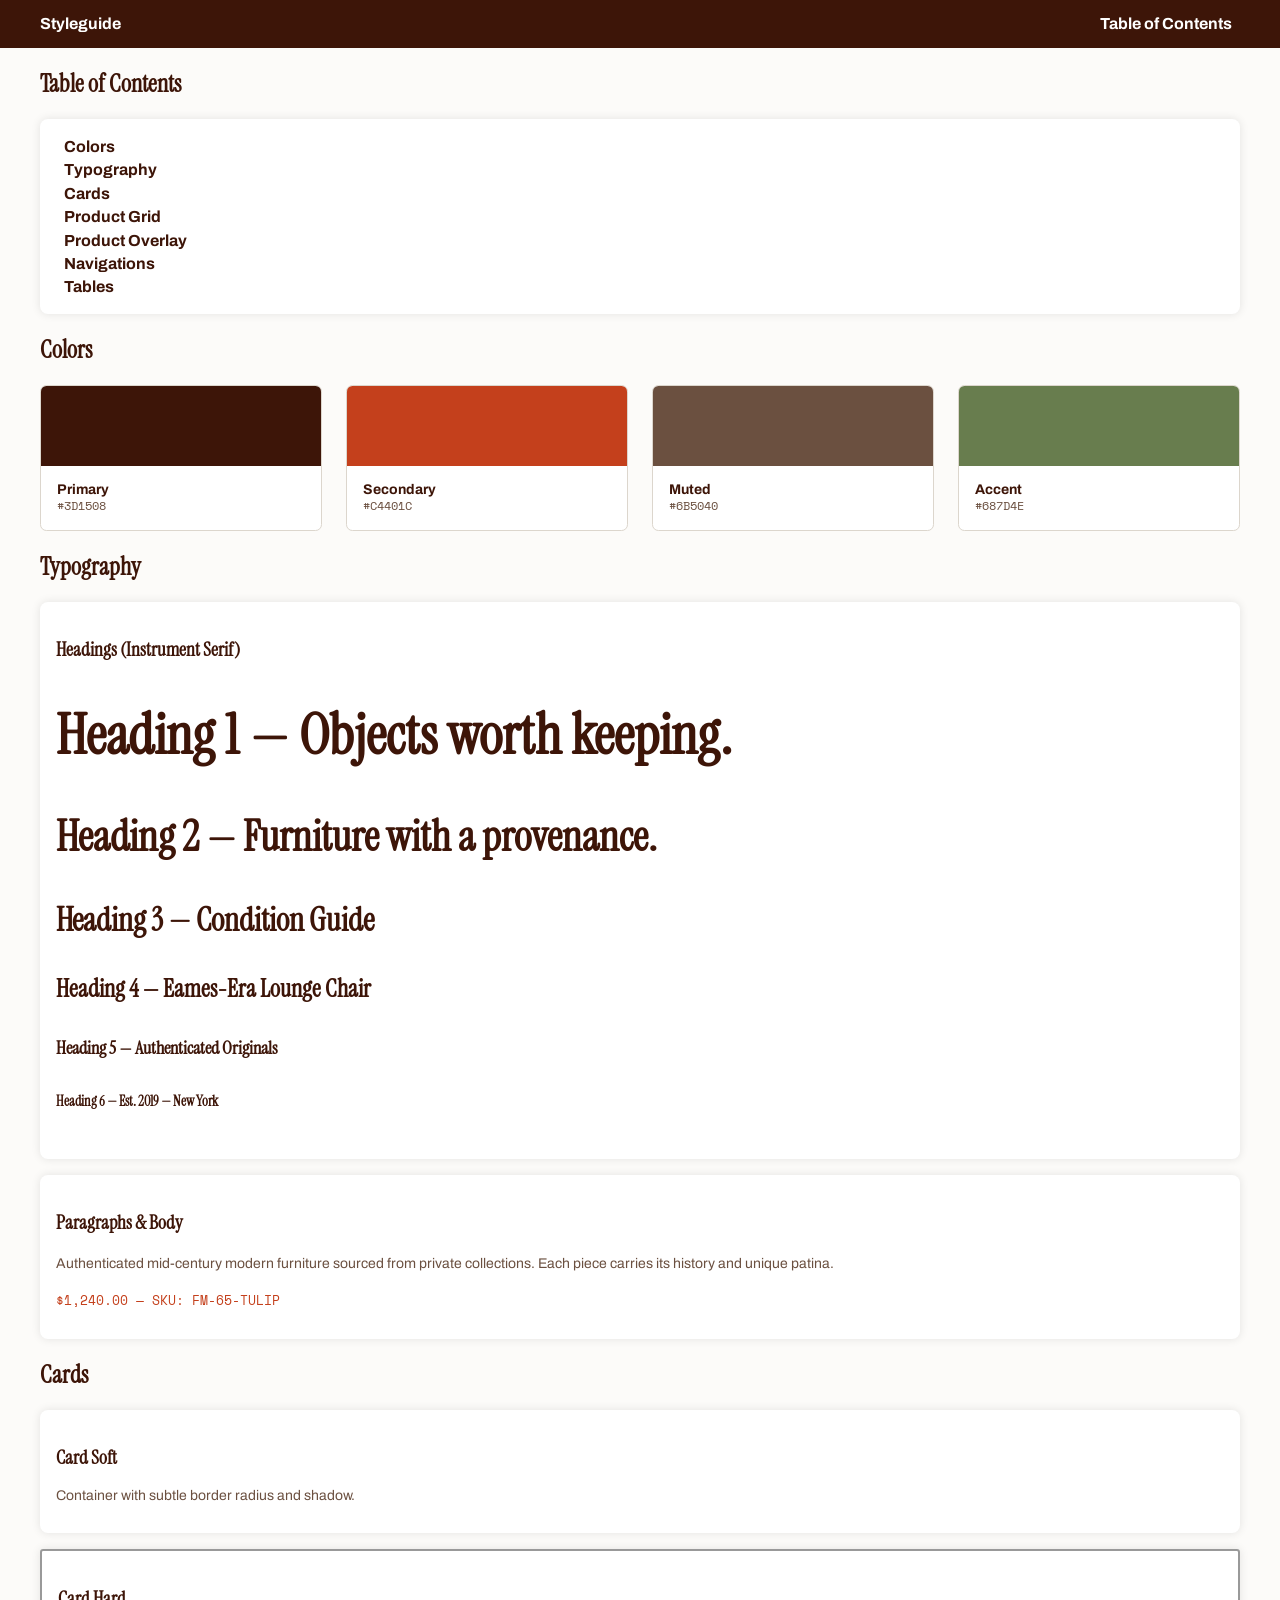
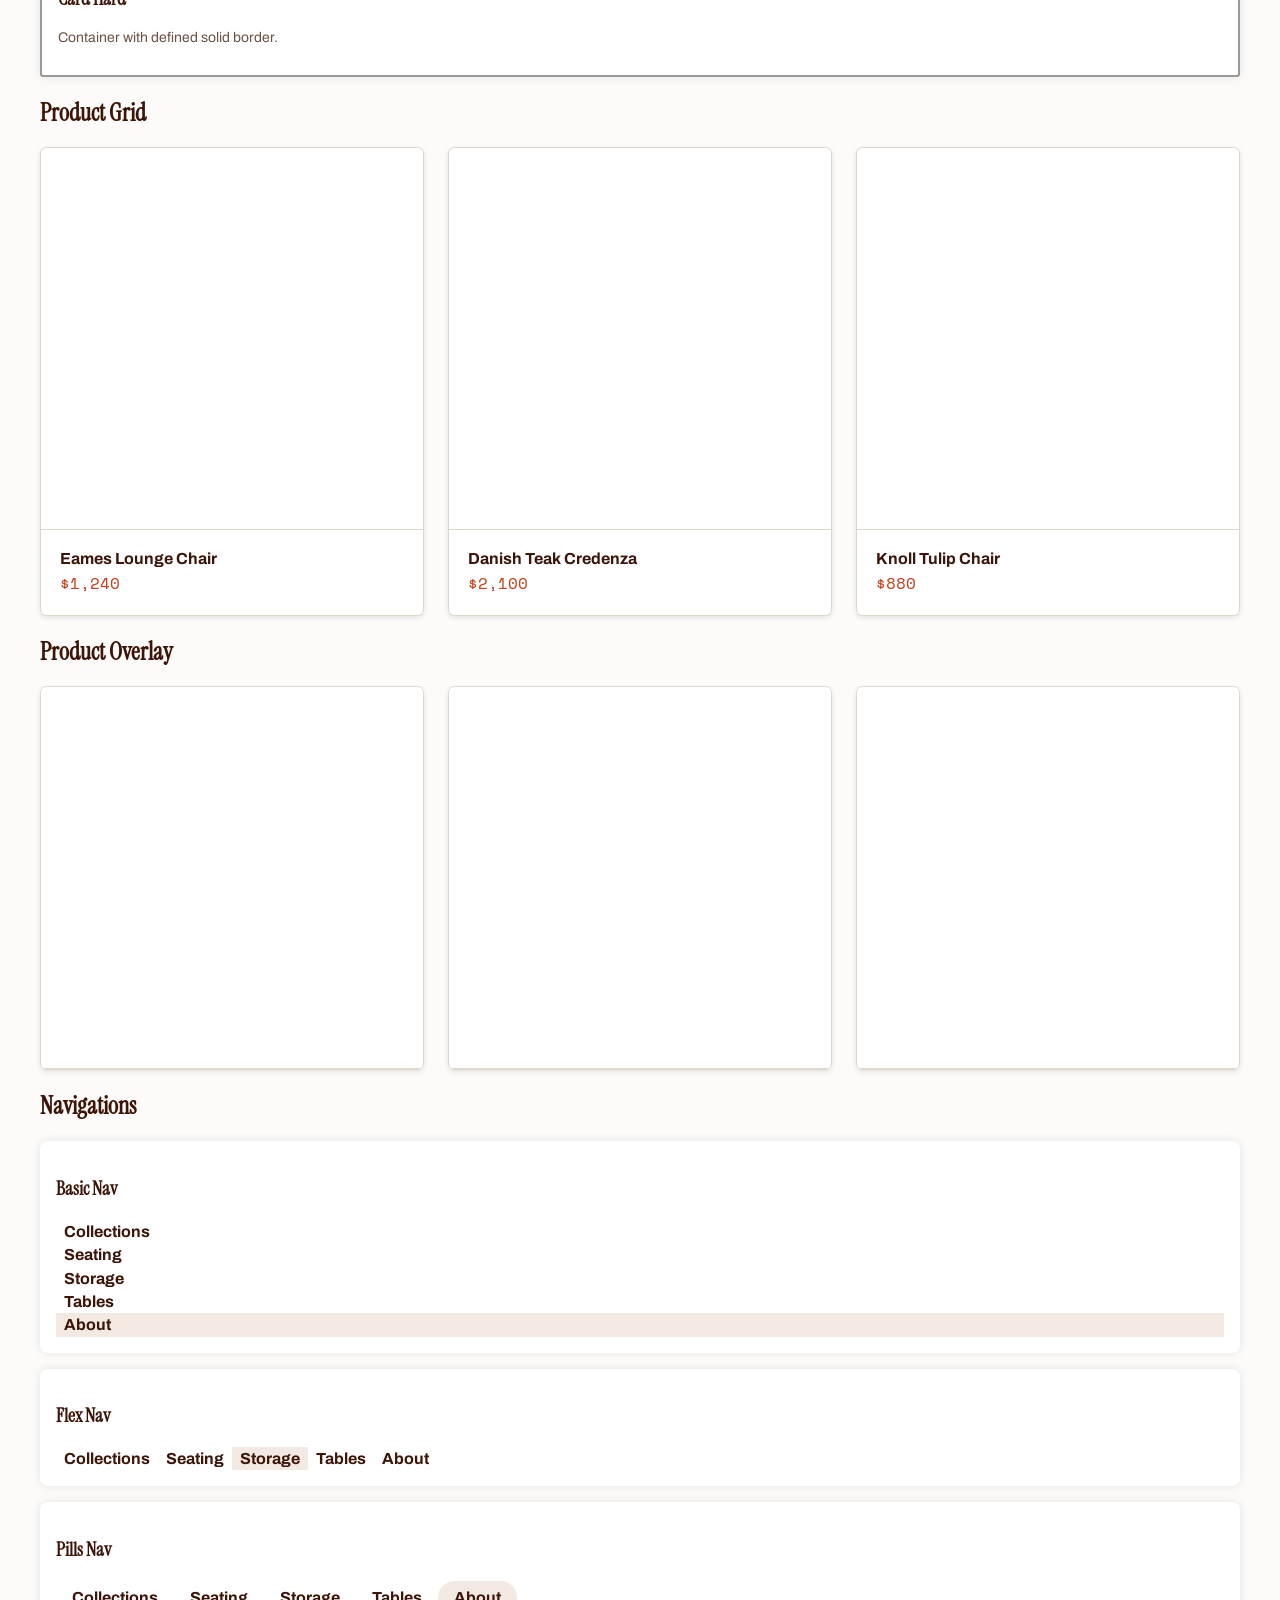
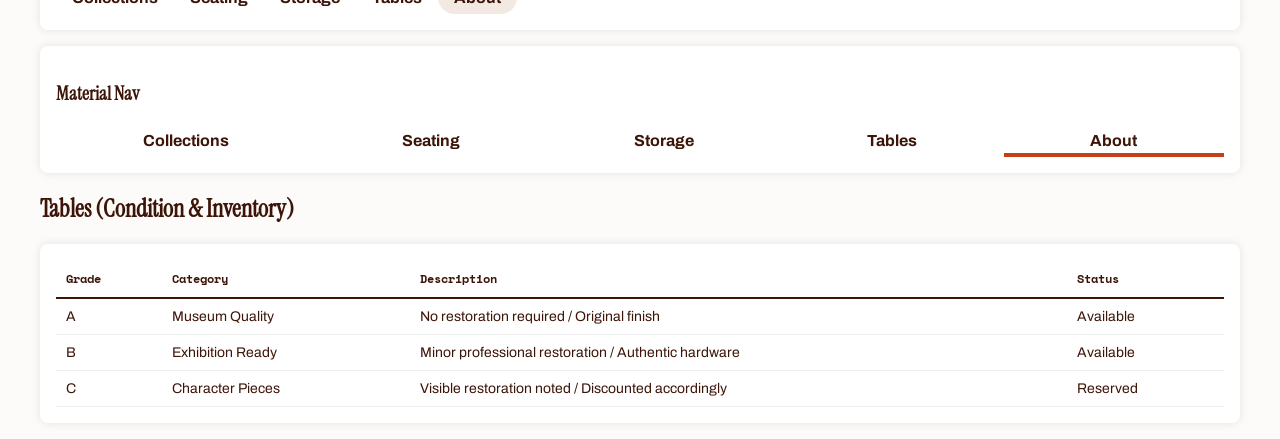
==== public_html/ixd608/serah.choi/styleguide/index.html @ 00db8c95 "Update README.md and style guide" ====
<!DOCTYPE html>
<html>
<head>
	<meta charset="utf-8">
	<meta name="viewport" content="width=device-width, initial-scale=1">
	<title>Styleguide</title>

	<link rel="stylesheet" href="../lib/css/styleguide.css">
	<link rel="stylesheet" href="../css/storetheme.css">

	<link rel="preconnect" href="https://fonts.googleapis.com">
	<link rel="preconnect" href="https://fonts.gstatic.com" crossorigin>
	<link href="https://fonts.googleapis.com/css2?family=Archivo:ital,wght@0,300..800;1,300..800&family=Instrument+Serif:ital@0;1&family=Space+Mono:ital,wght@0,400;0,700;1,400;1,700&display=swap" rel="stylesheet">

	<script src="https://code.jquery.com/jquery-3.2.1.min.js"></script>
	
	<style>
		:root {
			--color-primary: #3D1508;
			--color-secondary: #C4401C;
			--color-muted: #6B5040;
			--color-accent: #687D4E;
			
			--font-serif: "Instrument Serif", Georgia, serif;
			--font-sans: "Archivo", Helvetica, Arial, sans-serif;
			--font-mono: "Space Mono", monospace;
		}
		body {
			color: var(--color-primary);
			font-family: var(--font-sans);
			background-color: #fcfbf9;
		}

		.color-swatch-grid {
			display: flex;
			gap: 1.5rem;
			flex-wrap: wrap;
		}
		.color-swatch-item {
			flex: 1;
			min-width: 140px;
			border: 1px solid #dcd6cd;
			border-radius: 0.4em;
			background-color: #fff;
			overflow: hidden;
		}
		.color-box {
			height: 80px;
			width: 100%;
		}

		.custom-product-grid {
			display: flex;
			gap: 1.5rem;
			width: 100%;
		}

		.custom-product-col {
			flex: 1;
			display: flex;
			flex-direction: column;
		}

		.figure.product {
			border: 1px solid #dcd6cd;
			border-radius: 0.4em;
			background-color: #fff;
			overflow: hidden;
			margin: 0;
			display: flex;
			flex-direction: column;
			flex-grow: 1;
		}

		.product-placeholder {
			width: 100%;
			aspect-ratio: 1 / 1;
			background-color: #ffffff;
			border-bottom: 1px solid #dcd6cd;
		}

		.product-overlay {
			position: relative;
			overflow: hidden;
		}

		.product-overlay figcaption {
			position: absolute;
			top: 0;
			left: 0;
			width: 100%;
			height: 100%;
			background-color: rgba(61, 21, 8, 0.85);
			opacity: 0;
			transition: opacity 0.3s ease-in-out;
			display: flex;
			flex-direction: column;
			justify-content: center;
			align-items: center;
			z-index: 2;
		}

		.product-overlay:hover figcaption {
			opacity: 1;
		}
	</style>
</head>
<body>

<header class="navbar" style="background-color: var(--color-primary);">
	<div class="container display-flex">
		<div class="flex-none">	
			<h1 style="color: #fff;">Styleguide</h1>
		</div>
		<div class="flex-stretch"></div>
		<nav class="flex-none nav">
			<ul class="container display-flex">
				<li><a href="#tableofcontents" style="color: #fff;">Table of Contents</a></li>
			</ul>
		</nav>
	</div>
</header>

<div class="container" id="tableofcontents">
	<h2>Table of Contents</h2>
	<div class="card soft">
		<nav class="nav">
			<ul>
				<li><a href="#colors">Colors</a></li>
				<li><a href="#typography">Typography</a></li>
				<li><a href="#cards">Cards</a></li>
				<li><a href="#productgrid">Product Grid</a></li>
				<li><a href="#productoverlay">Product Overlay</a></li>
				<li><a href="#navigations">Navigations</a></li>
				<li><a href="#tables">Tables</a></li>
			</ul>	
		</nav>
	</div>
</div>

<div class="container" id="colors">
	<h2>Colors</h2>
	<div class="color-swatch-grid">
		<div class="color-swatch-item">
			<div class="color-box" style="background-color: #3D1508;"></div>
			<div style="padding: 1rem;">
				<div style="font-weight: bold; font-size: 14px;">Primary</div>
				<div style="font-family: var(--font-mono); font-size: 12px; color: var(--color-muted);">#3D1508</div>
			</div>
		</div>
		<div class="color-swatch-item">
			<div class="color-box" style="background-color: #C4401C;"></div>
			<div style="padding: 1rem;">
				<div style="font-weight: bold; font-size: 14px;">Secondary</div>
				<div style="font-family: var(--font-mono); font-size: 12px; color: var(--color-muted);">#C4401C</div>
			</div>
		</div>
		<div class="color-swatch-item">
			<div class="color-box" style="background-color: #6B5040;"></div>
			<div style="padding: 1rem;">
				<div style="font-weight: bold; font-size: 14px;">Muted</div>
				<div style="font-family: var(--font-mono); font-size: 12px; color: var(--color-muted);">#6B5040</div>
			</div>
		</div>
		<div class="color-swatch-item">
			<div class="color-box" style="background-color: #687D4E;"></div>
			<div style="padding: 1rem;">
				<div style="font-weight: bold; font-size: 14px;">Accent</div>
				<div style="font-family: var(--font-mono); font-size: 12px; color: var(--color-muted);">#687D4E</div>
			</div>
		</div>
	</div>
</div>

<div class="container" id="typography">
	<h2>Typography</h2>
	<div class="card soft" id="headings">
		<h3>Headings (Instrument Serif)</h3>
		<h1 style="font-family: var(--font-serif); font-size: 56px;">Heading 1 — Objects worth keeping.</h1>
		<h2 style="font-family: var(--font-serif); font-size: 42px;">Heading 2 — Furniture with a provenance.</h2>
		<h3 style="font-family: var(--font-serif); font-size: 32px;">Heading 3 — Condition Guide</h3>
		<h4 style="font-family: var(--font-serif); font-size: 24px;">Heading 4 — Eames-Era Lounge Chair</h4>
		<h5 style="font-family: var(--font-serif); font-size: 18px;">Heading 5 — Authenticated Originals</h5>
		<h6 style="font-family: var(--font-serif); font-size: 14px;">Heading 6 — Est. 2019 — New York</h6>
	</div>

	<div class="card soft" id="paragraphs">
		<h3>Paragraphs & Body</h3>
		<p style="font-family: var(--font-sans); font-size: 14px; line-height: 22.75px; color: var(--color-muted);">Authenticated mid-century modern furniture sourced from private collections. Each piece carries its history and unique patina.</p>
		<p style="font-family: var(--font-mono); font-size: 13px; color: var(--color-secondary);">$1,240.00 — SKU: FM-65-TULIP</p>
	</div>
</div>

<div class="container" id="cards">
	<h2>Cards</h2>
	<div class="grid gap">
		<div class="col-xs-12 col-md-6">
			<div class="card soft">
				<h3>Card Soft</h3>
				<p style="font-size: 14px; color: var(--color-muted);">Container with subtle border radius and shadow.</p>
			</div>
		</div>		
		<div class="col-xs-12 col-md-6">
			<div class="card hard">
				<h3>Card Hard</h3>
				<p style="font-size: 14px; color: var(--color-muted);">Container with defined solid border.</p>
			</div>
		</div>		
	</div>
</div>

<div class="container" id="productgrid">
	<h2>Product Grid</h2>
	<div class="custom-product-grid">
		<div class="custom-product-col">
			<figure class="figure product">
				<div class="product-placeholder"></div>
				<figcaption style="padding: 1.2rem;">
					<div style="font-weight: bold;">Eames Lounge Chair</div>
					<div style="font-family: var(--font-mono); color: var(--color-secondary); margin-top: 0.3rem;">$1,240</div>
				</figcaption>
			</figure>
		</div>
		<div class="custom-product-col">
			<figure class="figure product">
				<div class="product-placeholder"></div>
				<figcaption style="padding: 1.2rem;">
					<div style="font-weight: bold;">Danish Teak Credenza</div>
					<div style="font-family: var(--font-mono); color: var(--color-secondary); margin-top: 0.3rem;">$2,100</div>
				</figcaption>
			</figure>
		</div>
		<div class="custom-product-col">
			<figure class="figure product">
				<div class="product-placeholder"></div>
				<figcaption style="padding: 1.2rem;">
					<div style="font-weight: bold;">Knoll Tulip Chair</div>
					<div style="font-family: var(--font-mono); color: var(--color-secondary); margin-top: 0.3rem;">$880</div>
				</figcaption>
			</figure>
		</div>
	</div>
</div>

<div class="container" id="productoverlay">
	<h2>Product Overlay</h2>
	<div class="custom-product-grid">
		<div class="custom-product-col">
			<figure class="figure product product-overlay">
				<div class="product-placeholder"></div>
				<figcaption>
					<div style="background: #fff; color: var(--color-primary); padding: 1.5rem; border-radius: 0.3em; text-align: center; width: 80%;">
						<div style="font-weight: bold; font-size: 16px;">Eames Lounge Chair</div>
						<div style="font-family: var(--font-mono); color: var(--color-secondary); margin-top: 0.5rem;">$1,240</div>
					</div>
				</figcaption>
			</figure>
		</div>
		<div class="custom-product-col">
			<figure class="figure product product-overlay">
				<div class="product-placeholder"></div>
				<figcaption>
					<div style="background: #fff; color: var(--color-primary); padding: 1.5rem; border-radius: 0.3em; text-align: center; width: 80%;">
						<div style="font-weight: bold; font-size: 16px;">Danish Teak Credenza</div>
						<div style="font-family: var(--font-mono); color: var(--color-secondary); margin-top: 0.5rem;">$2,100</div>
					</div>
				</figcaption>
			</figure>
		</div>
		<div class="custom-product-col">
			<figure class="figure product product-overlay">
				<div class="product-placeholder"></div>
				<figcaption>
					<div style="background: #fff; color: var(--color-primary); padding: 1.5rem; border-radius: 0.3em; text-align: center; width: 80%;">
						<div style="font-weight: bold; font-size: 16px;">Knoll Tulip Chair</div>
						<div style="font-family: var(--font-mono); color: var(--color-secondary); margin-top: 0.5rem;">$880</div>
					</div>
				</figcaption>
			</figure>
		</div>
	</div>
</div>

<div class="container" id="navigations">
	<h2>Navigations</h2>
	
	<script>
		const makeNav = (classes='') => {
			const links = ['Collections','Seating','Storage','Tables','About'];
			let ran = Math.floor(Math.random()*links.length); 
			document.write(`
				<div>
					<nav class="${classes}">
						<ul>
							${links.reduce((r,o,i)=>{
								return r+`<li class="${ran==i?'active':''}"><a href="#">${o}</a></li>`;
							},'')}
						</ul>
					</nav>
				</div>
			`);
		}
	</script>

	<div class="card soft">
		<h3>Basic Nav</h3>
		<script>makeNav('nav')</script>
	</div>

	<div class="card soft">
		<h3>Flex Nav</h3>
		<script>makeNav('nav nav-flex')</script>
	</div>

	<div class="card soft">
		<h3>Pills Nav</h3>
		<script>makeNav('nav nav-pills')</script>
	</div>

	<div class="card soft">
		<h3>Material Nav</h3>
		<script>makeNav('nav nav-material')</script>
	</div>

	<script>
		$("#navigations a").on("click", function(e) {
			e.preventDefault();
			$(this).closest("li").addClass("active")
			.siblings().removeClass("active");
		})
	</script>
</div>

<div class="container" id="tables">
	<h2>Tables (Condition & Inventory)</h2>
	<div class="card soft">
		<script>
			const makeTable = (classes='') => {
				const head = ['Grade', 'Category', 'Description', 'Status'];
				const body = [
					['A', 'Museum Quality', 'No restoration required / Original finish', 'Available'],
					['B', 'Exhibition Ready', 'Minor professional restoration / Authentic hardware', 'Available'],
					['C', 'Character Pieces', 'Visible restoration noted / Discounted accordingly', 'Reserved']
				];
				return `
				<table class="${classes}" style="width:100%; border-collapse: collapse; text-align: left;">
					<thead>
						<tr style="border-bottom: 2px solid var(--color-primary);">
							${head.reduce((r,o)=>r+`<th style="padding: 10px; font-family: var(--font-mono); font-size: 12px; color: var(--color-primary);">${o}</th>`,'')}
						</tr>
					</thead>
					<tbody>
						${body.reduce((r,o,i)=>r+
							`<tr style="border-bottom: 1px solid #eee;">${
								o.reduce((r,cell)=>r+`<td style="padding: 10px; font-size: 14px;">${cell}</td>`,'')
							}</tr>`,'')}
					</tbody>
				</table>
				`;
			}
		</script>
		<script>document.write(makeTable('nav'));</script>
	</div>
</div>

</body>
</html>
---- public_html/ixd608/serah.choi/lib/css/styleguide.css ----
/*CSS RESET*/

*, *::after, *::before {
	box-sizing: border-box;
}

:root {
	--color-neutral-light: #eee;
	--color-neutral-medium: #999;
	--color-neutral-dark: #555;

	/* Forma Moderna Brand Colors */
	--color-primary: #3D1508;
	--color-secondary: #C4401C;
	--color-muted: #6B5040;
	--color-accent: #687D4E;

	--color-main-light: #f3e9e3;
	--color-main-medium: #3D1508;
	--color-main-dark: #230b04;

	--color-black: #000;
	--color-white: #fff;

	--header-height: 3rem;
	--spacing: 1rem;

	--font-serif: "Instrument Serif", Georgia, "Times New Roman", serif;
	--font-sans: "Archivo", Helvetica, Arial, sans-serif;
	--font-mono: "Space Mono", monospace;
}

body {
	margin: 0;
	font-size: 100%;
	font-family: var(--font-sans);
	color: var(--color-primary);
	background-color: #fcfbf9;
}

h1,
h2,
h3,
h4,
h5,
h6 {
	font-family: var(--font-serif);
}

a {
	color: inherit;
	font-weight: bold;
	text-decoration: none;
}

a:hover {
	text-decoration: underline;
}

/* LAYOUT CLASSES */

.container {
	max-width: 1200px;
	margin-right: auto;
	margin-left: auto;
}

.display-flex { display: flex; }
.display-inline-flex { display: inline-flex; }
.display-block { display: block; }
.display-inline-block { display: inline-block; }

.flex-stretch { flex: 1 1 auto; }
.flex-none { flex: none; }

.flex-align-center { align-items: center; }
.flex-justify-center { justify-content: center; }

/* COMPONENT CLASSES */

.nav ul {
	list-style-type: none !important;
	margin-top: 0;
	margin-bottom: 0;
	padding-left: 0;
}

.nav a {
	display: block;
	padding: 0.2em 0.5em;
	color: var(--color-primary);
	transition: background-color 0.2s, color 0.2s;
}

.nav a:hover {
	background-color: var(--color-secondary);
	color: var(--color-white);
	text-decoration: none;
}

.nav .active a {
	background-color: var(--color-main-light);
	color: var(--color-primary);
	font-weight: bold;
}

.nav-material ul,
.nav-crumbs ul,
.nav-pills ul,
.nav-stretch ul,
.nav-flex ul {
	display: flex;
}

.nav-material li,
.nav-stretch li {
	flex: 1 1 auto;
	text-align: center;
}

.nav-pills a {
	border-radius: 2em;
	padding: 0.5em 1em;
}

.nav-crumbs a {
	display: inline-block;
}

.nav-crumbs .active a,
.nav-crumbs a:hover {
	background-color: transparent;
	color: inherit;
	text-decoration: underline;
}

.nav-crumbs li:not(:first-child)::before {
	content: '/';
}

.nav-material a {
	padding: 0.5em 1em;
	position: relative;
}

.nav-material .active a { 
	background-color: transparent;
	color: inherit;
}

.nav-material a:hover {
	background-color: var(--color-neutral-light);
	color: inherit;
}

.nav-material a::after {
	content: '';
	position: absolute;
	bottom: 0;
	left: 0;
	width: 100%;             
	height: 0;
	background-color: var(--color-secondary);
	transition: all 0.3s;
}

.nav-material .active a::after { 
	height: 4px;
}

.navbar {
	background-color: var(--color-primary);
	color: var(--color-white);
	line-height: var(--header-height);
}

.navbar h1 {
	font-size: 1em;
	margin: 0;
	font-family: var(--font-sans);
}

.navbar a {
	padding: 0 0.5em;
	color: var(--color-white);
}

/* CARD */
.card {
	background-color: var(--color-white);
	box-shadow: 0 0 10px rgba(0, 0, 0, 0.1);
	margin-top: 1em;
	margin-bottom: 1em;
	padding: 1em;
	overflow: hidden;
	position: relative;
}

.card.soft {
	border-radius: 0.5em;
	box-shadow: 0 0 10px rgba(0, 0, 0, 0.1);
}

.card.hard {
	border-radius: 0.2em;
	border: 2px solid var(--color-neutral-medium);
}

.card.dark {
	background-color: var(--color-primary);
	color: var(--color-white);
}

.card.medium {
	background-color: var(--color-neutral-medium);
}

.card.flat {
	padding: 0;
}

.view-window {
	height: 50vh;
	position: relative;
	overflow: hidden;
	background-size: cover;
	background-position: center;
	background-attachment: fixed;
}

/* FIGURE PRODUCT & OVERLAY COMPONENT */
.figure.product {
	border-radius: 0.5em;
	box-shadow: 0 2px 5px rgba(0,0,0,0.1);
	overflow: hidden;
	margin: 0;
	background-color: var(--color-white);
}

.figure.product img {
	width: 100%;
	display: block;
	height: auto;
}

.product-overlay {
	position: relative;
	overflow: hidden;
}

.product-overlay figcaption {
	position: absolute;
	top: 0;
	left: 0;
	width: 100%;
	height: 100%;
	background-color: rgba(61, 21, 8, 0.85); 
	color: #fff;
	opacity: 0;
	transition: all 0.3s ease-in-out;
	display: flex;
	flex-direction: column;
	justify-content: center;
	align-items: center;
	padding: 1.5rem;
	text-align: center;
}

.product-overlay:hover figcaption {
	opacity: 1;
}
---- public_html/ixd608/serah.choi/css/storetheme.css ----
:root {
	--color-offwhite: #f4f4f4;
}

body {
	background-color: var(--color-offwhite);
}
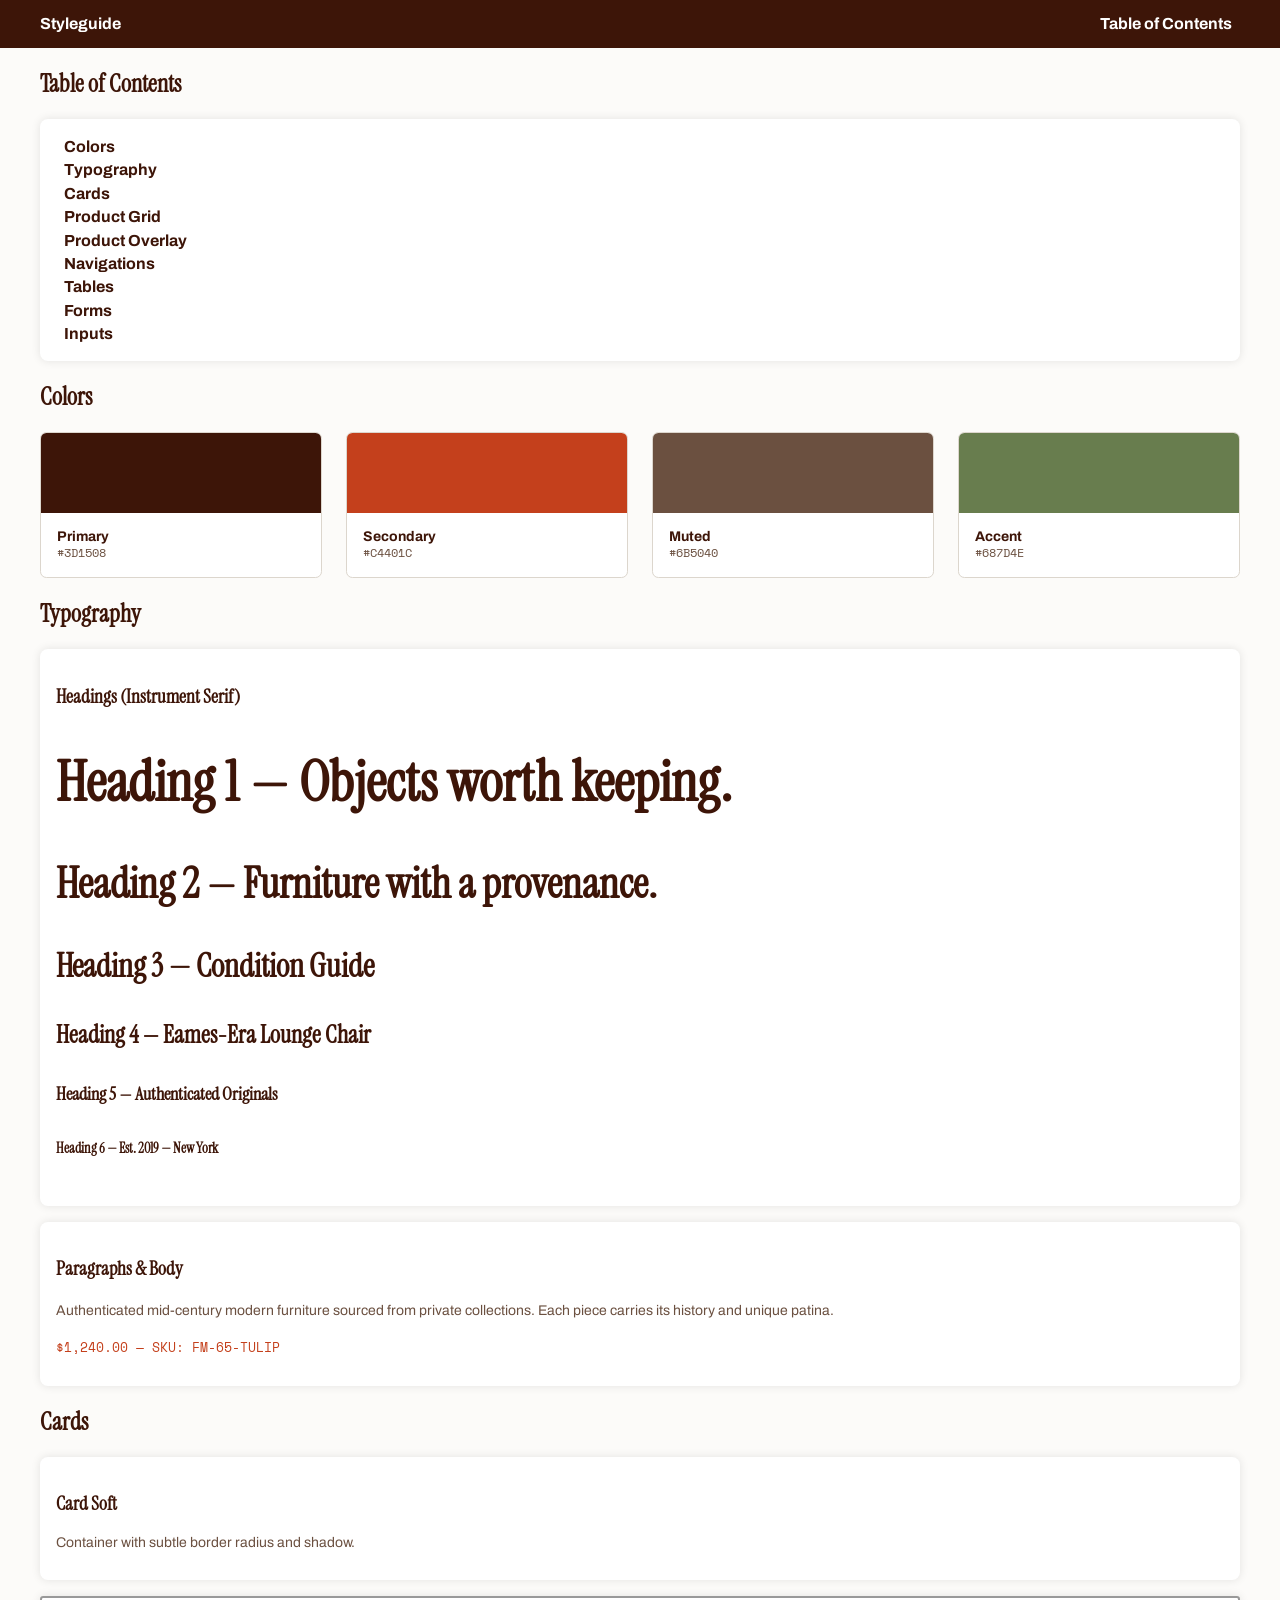
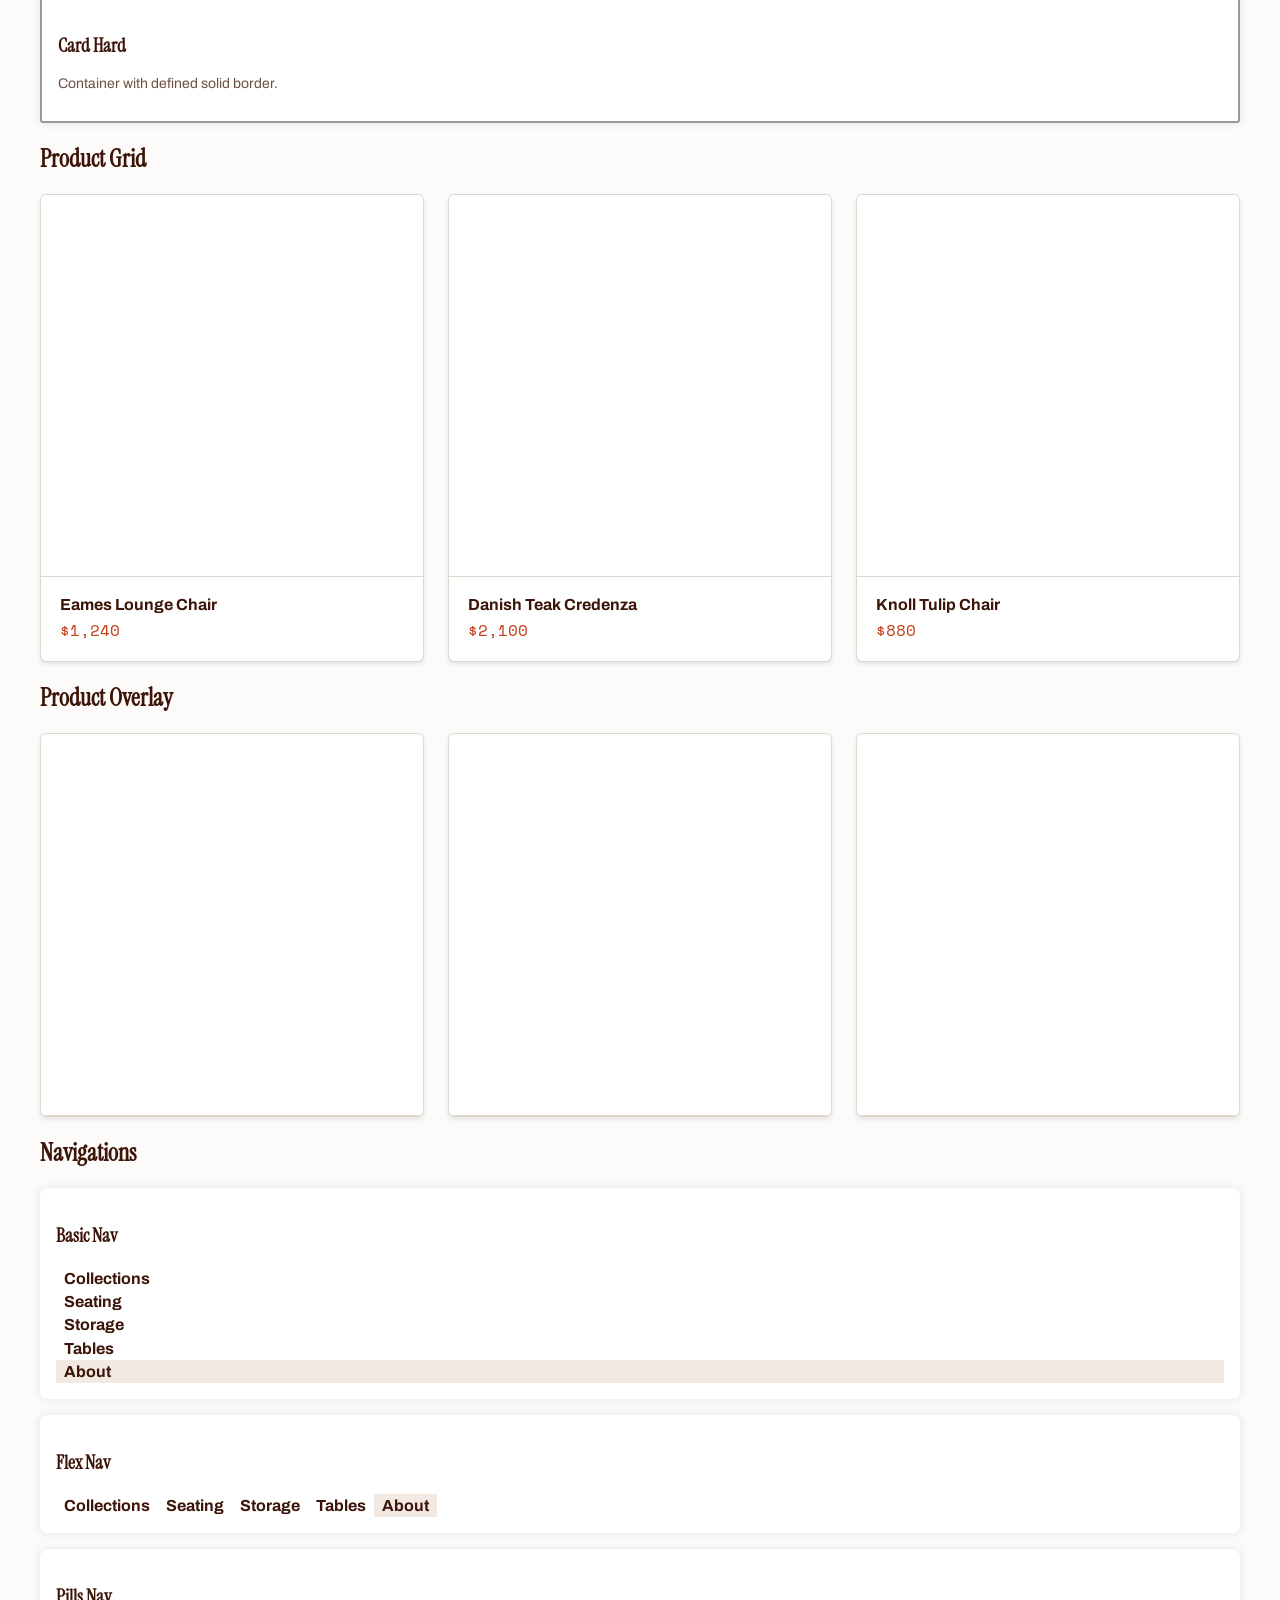
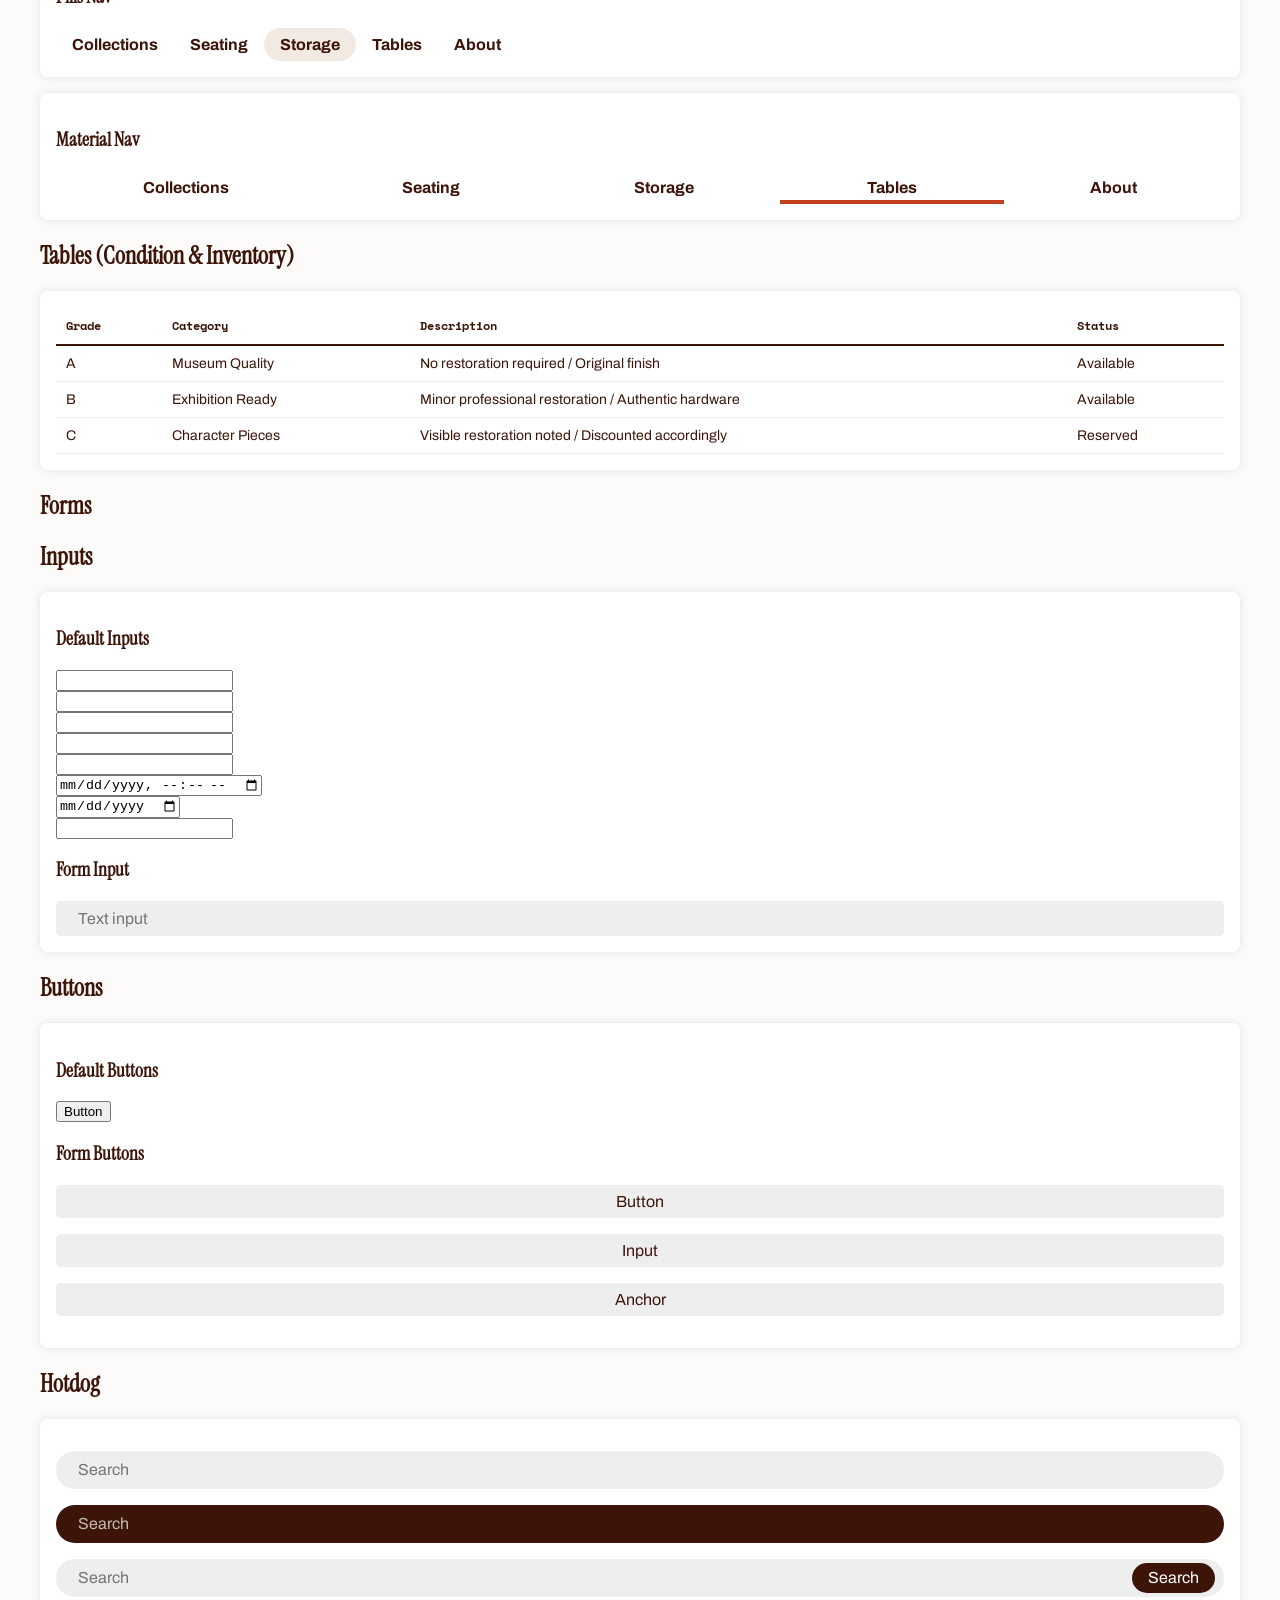
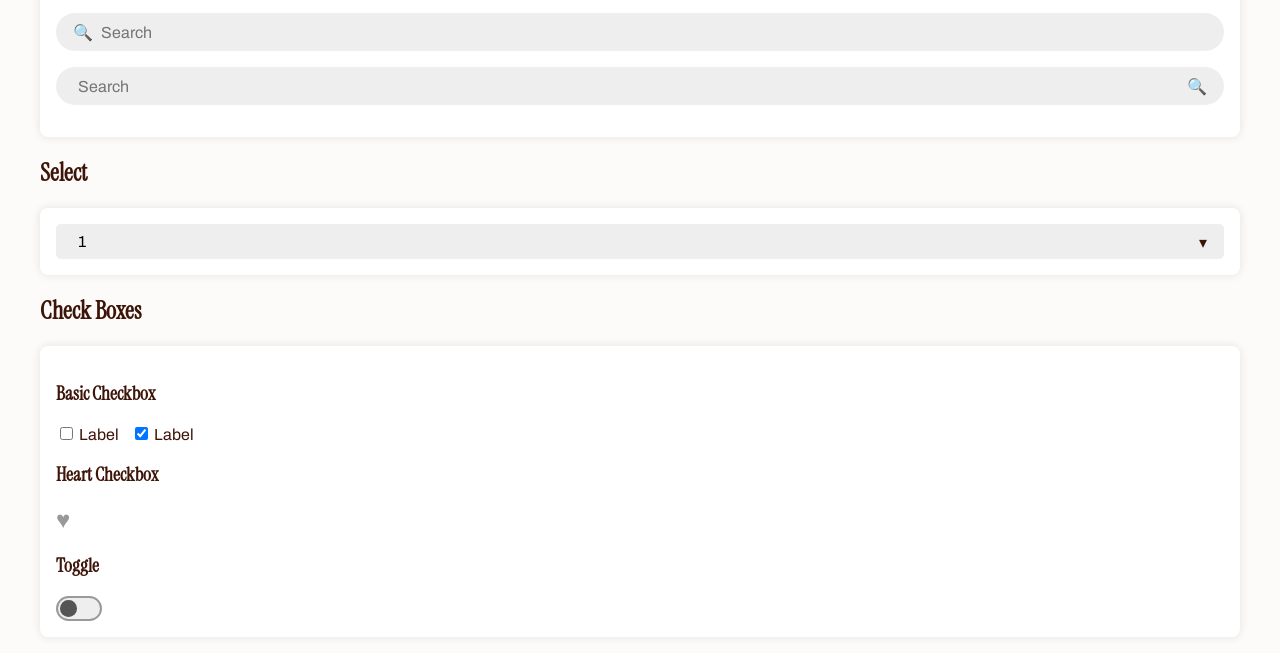
==== commit 84d58ba3: "Add form components, hotdog variations, toggle and heart checkboxes" ====
--- a/public_html/ixd608/serah.choi/styleguide/index.html
+++ b/public_html/ixd608/serah.choi/styleguide/index.html
@@ -133,6 +133,10 @@
 				<li><a href="#productoverlay">Product Overlay</a></li>
 				<li><a href="#navigations">Navigations</a></li>
 				<li><a href="#tables">Tables</a></li>
+				<li><a href="#forms">Forms</a></li>
+				<ul>
+					<li><a href="#inputs">Inputs</a></li>
+				</ul>
 			</ul>	
 		</nav>
 	</div>
@@ -363,5 +367,132 @@
 	</div>
 </div>
 
+
+<div class="container" id="forms">
+	<h2>Forms</h2>
+
+	<h2>Inputs</h2>
+	<div class="card soft">
+		<h3>Default Inputs</h3>
+		<form>
+			<input type="text"><br>
+			<input type="number"><br>
+			<input type="password"><br>
+			<input type="url"><br>
+			<input type="email"><br>
+			<input type="datetime-local"><br>
+			<input type="date"><br>
+			<input type="search"><br>
+		</form>
+
+		<h3>Form Input</h3>
+		<form>
+			<input type="text" class="form-input" placeholder="Text input">
+		</form>
+	</div>
+
+	<h2 id="buttons">Buttons</h2>
+	<div class="card soft">
+		<h3>Default Buttons</h3>
+		<button>Button</button>
+
+		<h3>Form Buttons</h3>
+		<div class="form-control">
+			<button type="button" class="form-button">Button</button>
+		</div>
+		<div class="form-control">
+			<input type="button" class="form-button" value="Input">
+		</div>
+		<div class="form-control">
+			<a href="#" class="form-button">Anchor</a>
+		</div>
+	</div>
+
+	<h2 id="hotdog">Hotdog</h2>
+	<div class="card soft">
+		<div class="form-control">
+			<form class="hotdog">
+				<input type="search" placeholder="Search">
+			</form>
+		</div>
+
+		<div class="form-control">
+			<form class="hotdog dark">
+				<input type="search" placeholder="Search">
+			</form>
+		</div>
+
+		<div class="form-control">
+			<form class="hotdog">
+				<input type="search" placeholder="Search">
+				<input type="submit" class="form-button" value="Search">
+			</form>
+		</div>
+
+		<div class="form-control">
+			<form class="hotdog">
+				<span style="padding-left: 0.5em; color: var(--color-neutral-medium);">🔍</span>
+				<input type="search" placeholder="Search" style="padding-left: 0.5em;">
+			</form>
+		</div>
+
+		<div class="form-control">
+			<form class="hotdog">
+				<input type="search" placeholder="Search">
+				<span style="padding-right: 0.5em; color: var(--color-neutral-medium);">🔍</span>
+			</form>
+		</div>
+	</div>
+
+	<h2 id="select">Select</h2>
+	<div class="card soft">
+		<div class="form-select">
+			<select>
+				<option>1</option>
+				<option>2</option>
+				<option>3</option>
+				<option>4</option>
+			</select>
+		</div>
+	</div>
+
+	<h2 id="checkboxes">Check Boxes</h2>
+	<div class="card soft">
+		<h3>Basic Checkbox</h3>
+		<label><input type="checkbox"> Label</label> &nbsp;&nbsp;
+		<label><input type="checkbox" checked> Label</label>
+
+		<h3>Heart Checkbox</h3>
+		<div class="favorite">
+			<input type="checkbox" id="favorite-1" class="favorite-checkbox">
+			<label for="favorite-1" class="favorite-label">&hearts;</label>
+		</div>
+
+		<h3>Toggle</h3>
+		<div class="toggle">
+			<input type="checkbox" id="toggle-1" class="toggle-checkbox">
+			<label for="toggle-1" class="toggle-label"></label>
+		</div>
+	</div>
+</div>
+
 </body>
-</html>+</html>
+
+
+
+
+
+
+
+
+
+
+
+
+
+
+
+
+
+
--- a/public_html/ixd608/serah.choi/lib/css/styleguide.css
+++ b/public_html/ixd608/serah.choi/lib/css/styleguide.css
@@ -57,7 +57,6 @@
 	text-decoration: underline;
 }
 
-/* LAYOUT CLASSES */
 
 .container {
 	max-width: 1200px;
@@ -76,7 +75,6 @@
 .flex-align-center { align-items: center; }
 .flex-justify-center { justify-content: center; }
 
-/* COMPONENT CLASSES */
 
 .nav ul {
 	list-style-type: none !important;
@@ -228,7 +226,6 @@
 	background-attachment: fixed;
 }
 
-/* FIGURE PRODUCT & OVERLAY COMPONENT */
 .figure.product {
 	border-radius: 0.5em;
 	box-shadow: 0 2px 5px rgba(0,0,0,0.1);
@@ -268,4 +265,191 @@
 
 .product-overlay:hover figcaption {
 	opacity: 1;
+}
+
+
+/* FORM CONTROLS & BUTTONS */
+.form-control {
+	margin-top: 1em;
+	margin-bottom: 1em;
+}
+
+.form-button,
+.form-input,
+.form-select,
+.hotdog {
+	display: inline-block;
+	background-color: transparent;
+	border-width: 0;
+	font: inherit;
+	-webkit-appearance: none;
+	color: inherit;
+	width: 100%;
+	outline: 0;
+}
+
+.form-input,
+.form-select,
+.hotdog {
+	padding: 0.5em 1.3em;
+	background-color: var(--color-neutral-light);
+	border-radius: 0.3em;
+	border: 1px solid transparent;
+}
+
+.form-input:focus,
+.form-select:focus,
+.hotdog:focus-within {
+	border-color: var(--color-primary);
+	background-color: var(--color-white);
+}
+
+.form-button {
+	background-color: var(--color-neutral-light);
+	padding: 0.5em 1em;
+	border-radius: 0.3em;
+	cursor: pointer;
+	text-align: center;
+}
+
+.form-button:hover {
+	background-color: var(--color-secondary);
+	color: var(--color-white);
+	text-decoration: none;
+}
+
+
+.hotdog {
+	display: flex;
+	background-color: var(--color-neutral-light);
+	border-radius: 2em;
+	padding: 0.2em 0.5em;
+	align-items: center;
+	width: 100%;
+}
+
+.hotdog.dark {
+	background-color: var(--color-primary);
+	color: var(--color-white);
+}
+
+.hotdog.dark input {
+	color: var(--color-white);
+}
+
+.hotdog.dark input::placeholder {
+	color: rgba(255, 255, 255, 0.7);
+}
+
+.hotdog input[type="search"] {
+	flex: 1;
+	background-color: transparent;
+	border: none;
+	outline: none;
+	font: inherit;
+	padding: 0.4em 0.8em;
+	width: 100%;
+	-webkit-appearance: none;
+}
+
+.hotdog .form-button {
+	width: auto;
+	border-radius: 1.5em;
+	padding: 0.4em 1em;
+	margin-left: 0.3em;
+	background-color: var(--color-primary);
+	color: var(--color-white);
+	border: none;
+	cursor: pointer;
+}
+
+.hotdog .form-button:hover {
+	background-color: var(--color-secondary);
+}
+
+
+.form-select {
+	position: relative;
+	cursor: pointer;
+}
+
+.form-select::after {
+	content: '▾';
+	position: absolute;
+	right: 1em;
+	top: 50%;
+	transform: translateY(-50%);
+	pointer-events: none;
+}
+
+.form-select select {
+	width: 100%;
+	background-color: transparent;
+	border: none;
+	outline: none;
+	font: inherit;
+	cursor: pointer;
+	-webkit-appearance: none;
+}
+
+.hidden {
+	display: none;
+}
+
+/* Heart Checkbox */
+.favorite-checkbox {
+	display: none;
+}
+
+.favorite-label {
+	cursor: pointer;
+	font-size: 1.5em;
+	color: var(--color-neutral-medium);
+	transition: color 0.2s ease;
+	user-select: none;
+}
+
+.favorite-checkbox:checked + .favorite-label {
+	color: var(--color-secondary);
+}
+
+/* Toggle Switch */
+.toggle-checkbox {
+	display: none;
+}
+
+.toggle-label {
+	font-size: 1.3em;
+	display: inline-block;
+	width: 2.2em;
+	height: 1.2em;
+	border: 0.1em solid var(--color-neutral-medium);
+	background-color: var(--color-neutral-light);
+	border-radius: 1em;
+	position: relative;
+	cursor: pointer;
+	vertical-align: middle;
+	transition: background-color 0.3s ease, border-color 0.3s ease;
+}
+
+.toggle-label::after {
+	content: '';
+	position: absolute;
+	top: 0.1em;
+	left: 0.1em;
+	width: 0.8em;
+	height: 0.8em;
+	background-color: var(--color-neutral-dark);
+	border-radius: 50%;
+	transition: transform 0.3s ease, background-color 0.3s ease;
+}
+
+.toggle-checkbox:checked + .toggle-label {
+	background-color: var(--color-primary);
+	border-color: var(--color-primary);
+}
+
+.toggle-checkbox:checked + .toggle-label::after {
+	transform: translateX(1em);
+	background-color: var(--color-white);
 }
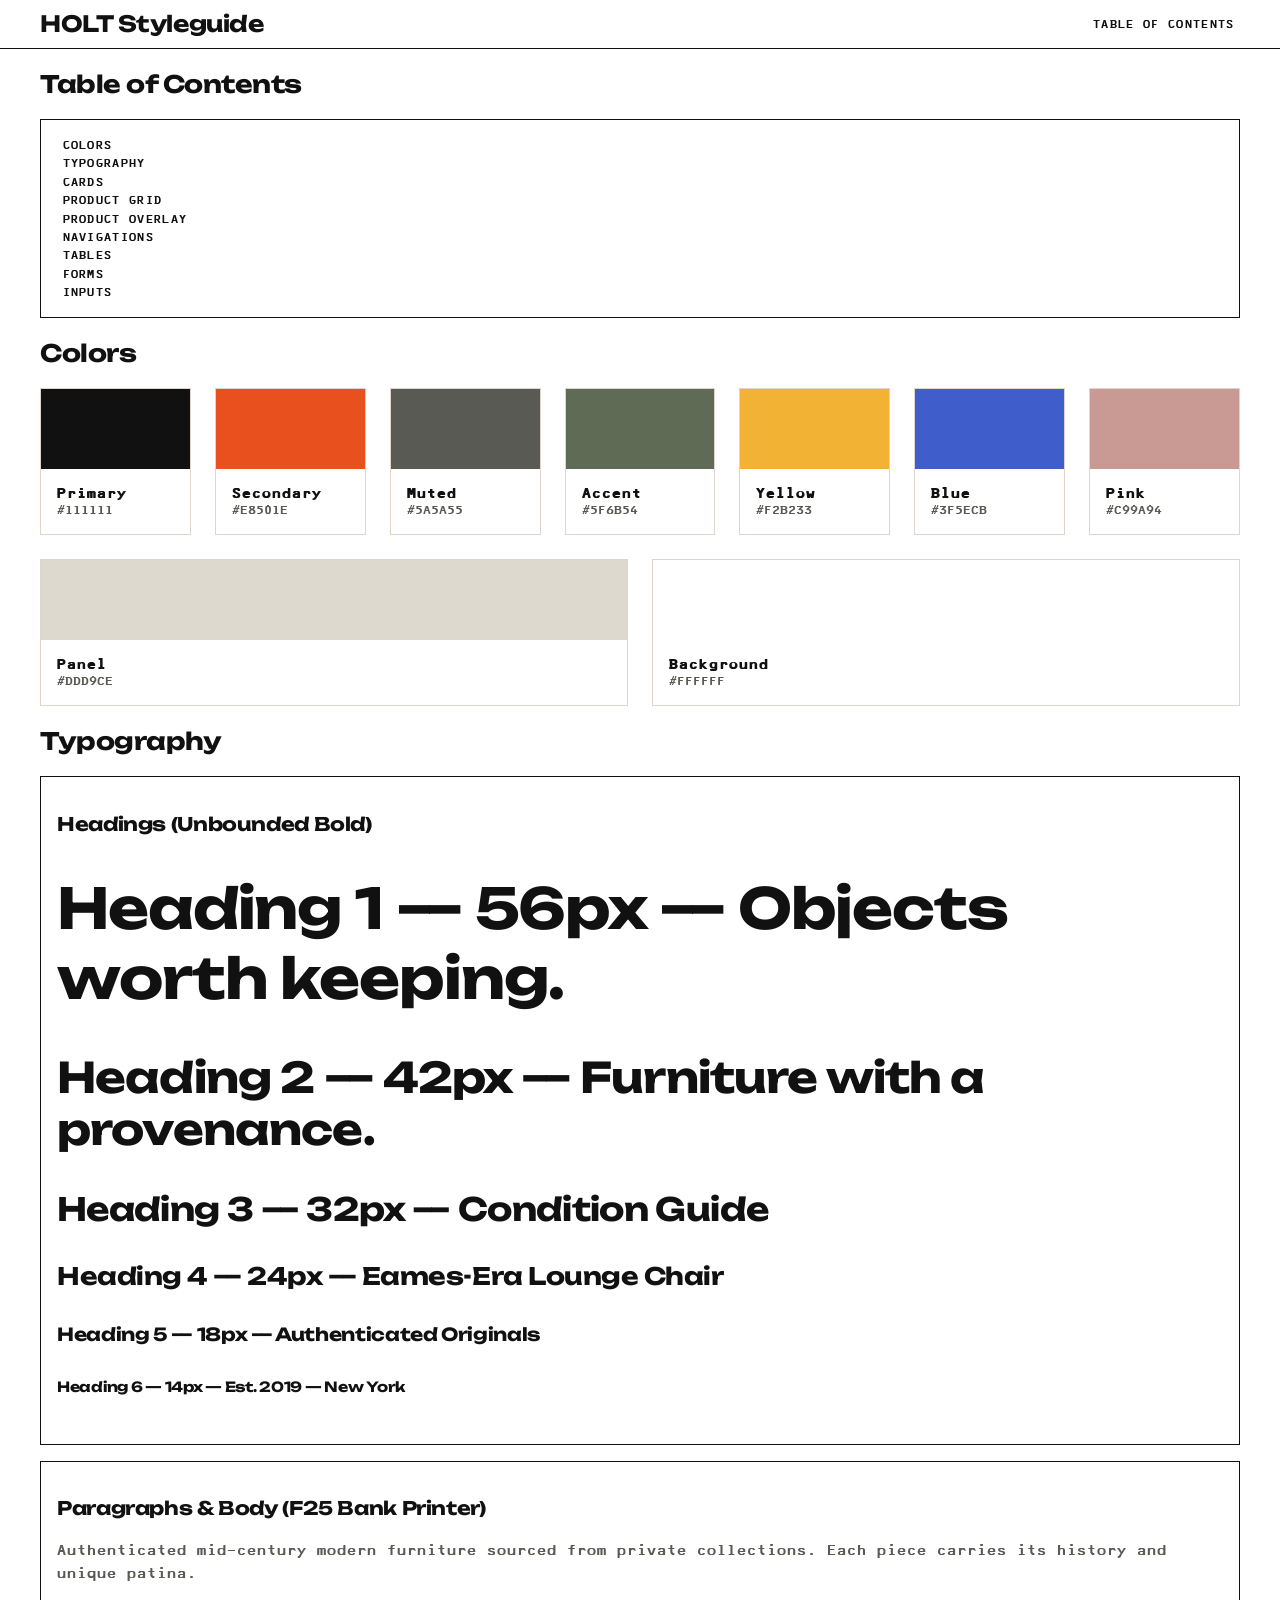
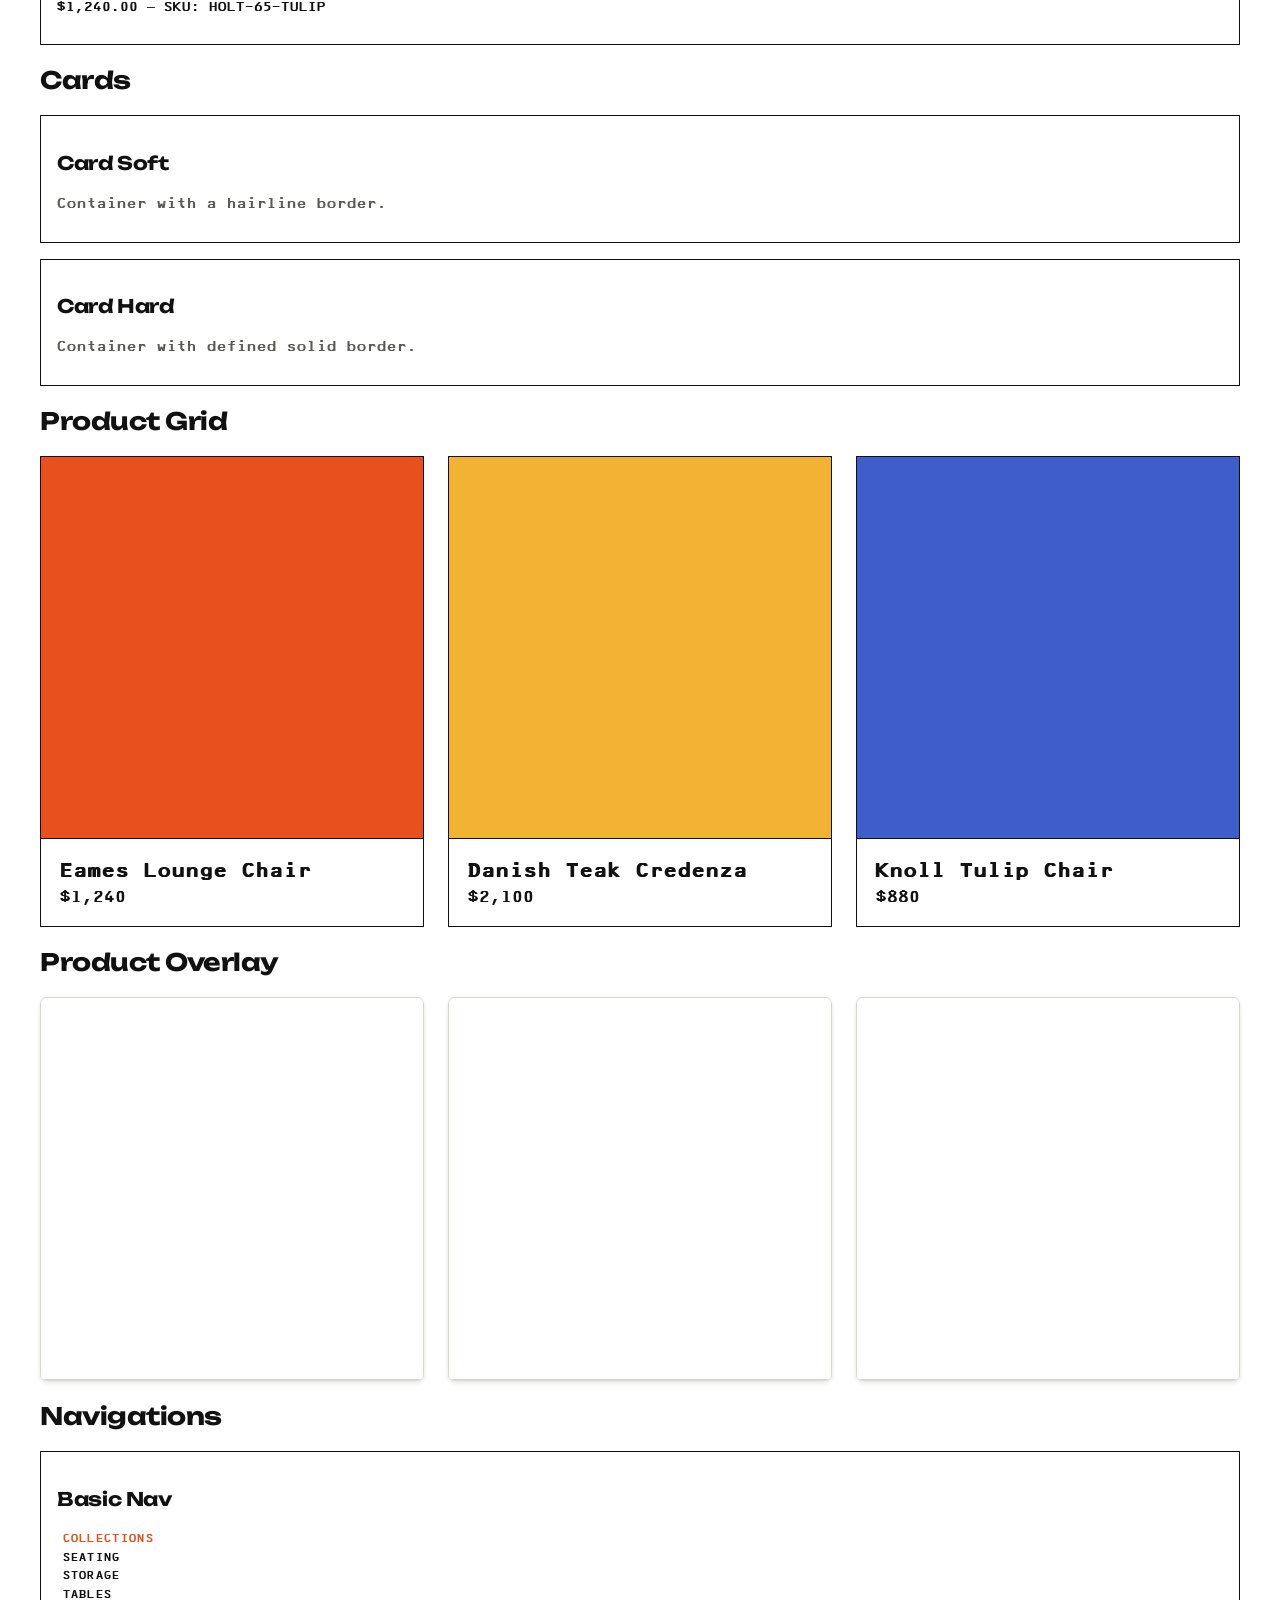
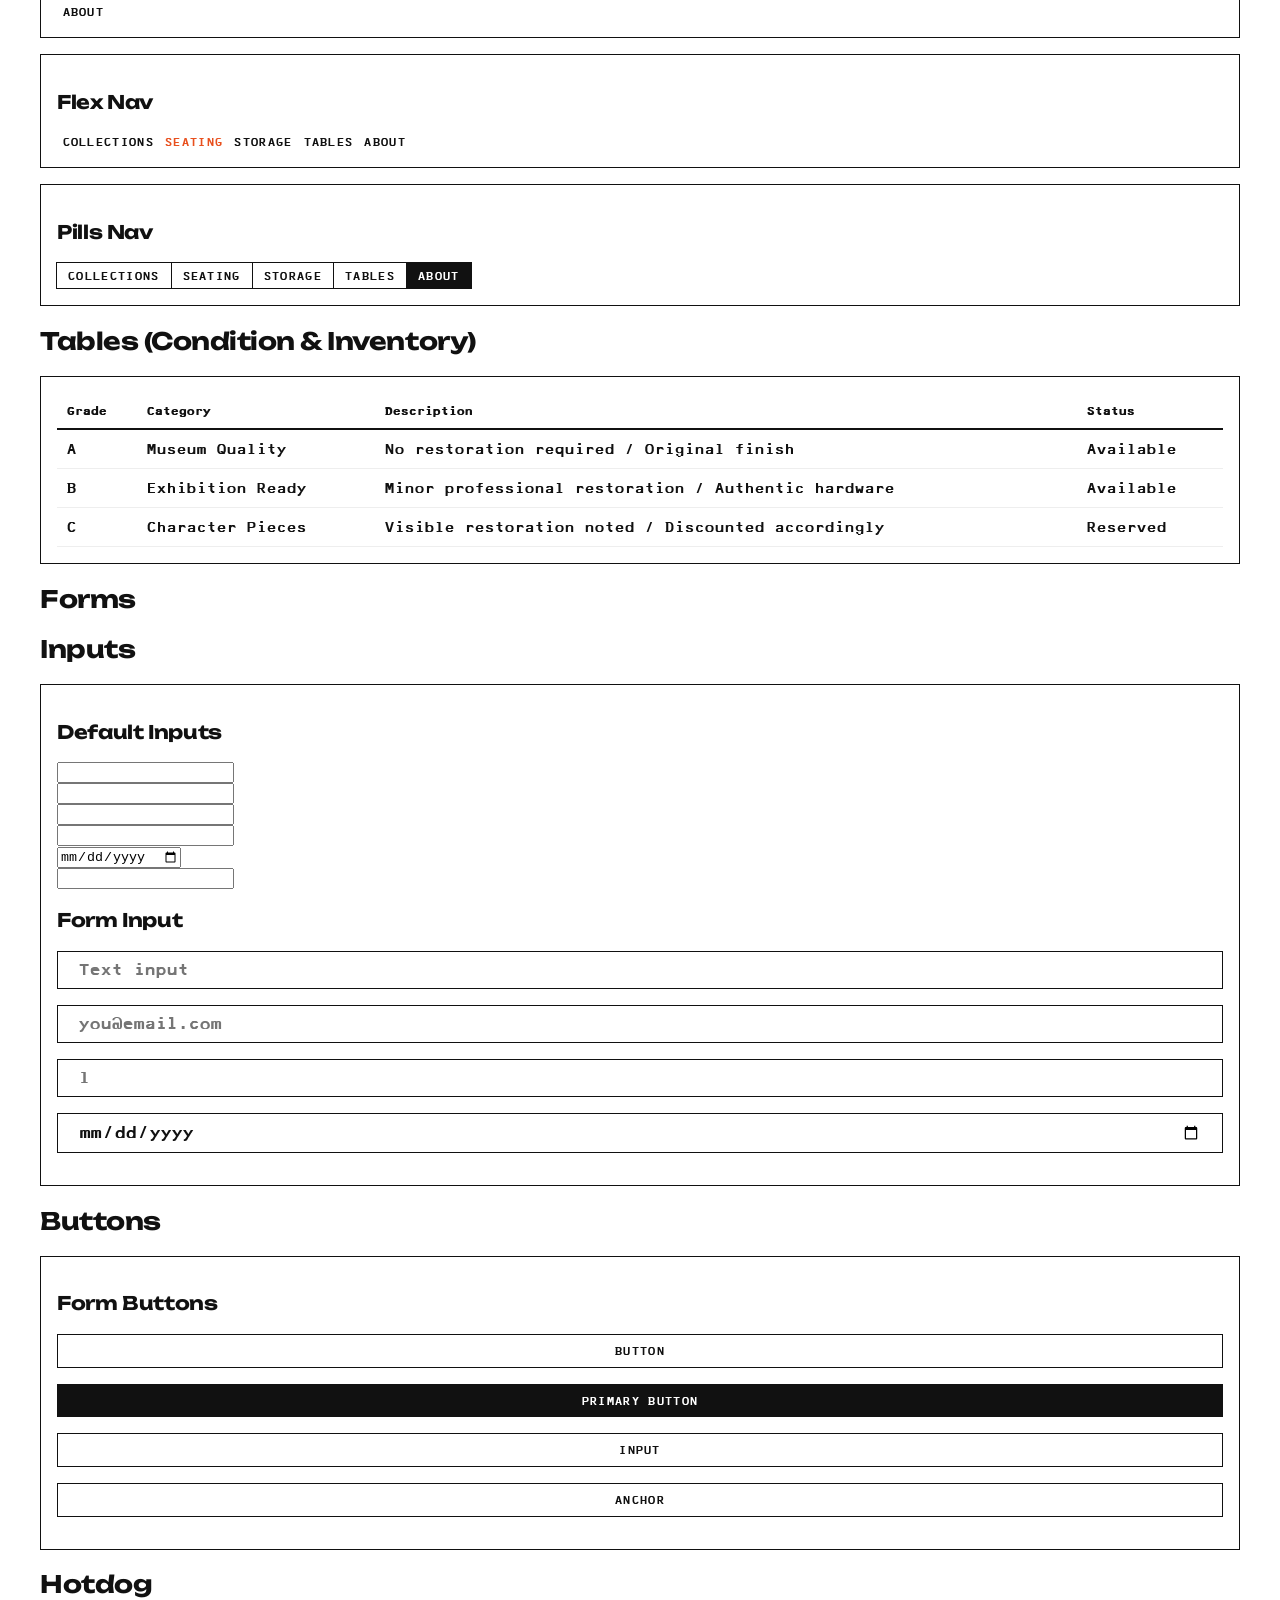
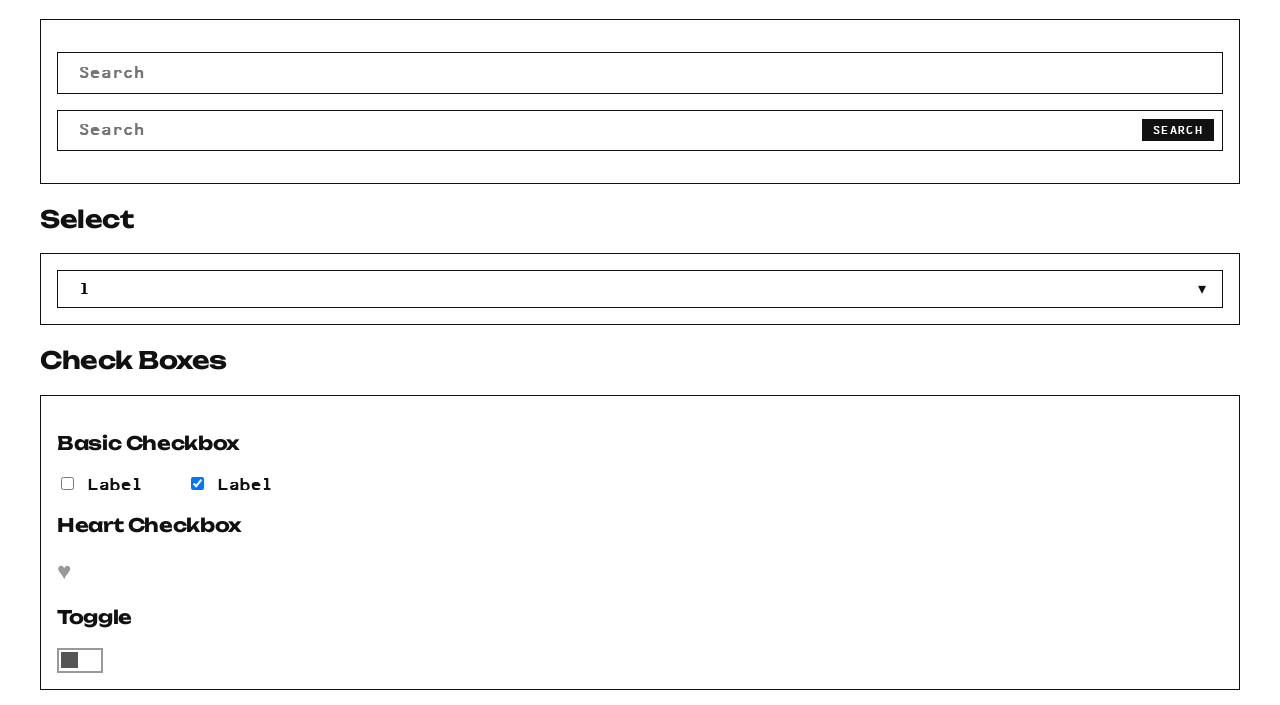
==== commit 0aa7e532: "Complete midterm project submission files and style guide" ====
--- a/public_html/ixd608/serah.choi/styleguide/index.html
+++ b/public_html/ixd608/serah.choi/styleguide/index.html
@@ -10,25 +10,25 @@
 
 	<link rel="preconnect" href="https://fonts.googleapis.com">
 	<link rel="preconnect" href="https://fonts.gstatic.com" crossorigin>
-	<link href="https://fonts.googleapis.com/css2?family=Archivo:ital,wght@0,300..800;1,300..800&family=Instrument+Serif:ital@0;1&family=Space+Mono:ital,wght@0,400;0,700;1,400;1,700&display=swap" rel="stylesheet">
+	<link href="https://fonts.googleapis.com/css2?family=Unbounded:wght@400;500;700&display=swap" rel="stylesheet">
 
 	<script src="https://code.jquery.com/jquery-3.2.1.min.js"></script>
 	
 	<style>
 		:root {
-			--color-primary: #3D1508;
-			--color-secondary: #C4401C;
-			--color-muted: #6B5040;
-			--color-accent: #687D4E;
+			--color-primary: #111111;
+			--color-secondary: #E8501E;
+			--color-muted: #5A5A55;
+			--color-accent: #5F6B54;
 			
-			--font-serif: "Instrument Serif", Georgia, serif;
-			--font-sans: "Archivo", Helvetica, Arial, sans-serif;
-			--font-mono: "Space Mono", monospace;
+			--font-serif: "Unbounded", Helvetica, Arial, sans-serif;
+			--font-sans: "F25 Bank Printer", "Courier New", monospace;
+			--font-mono: "F25 Bank Printer", "Courier New", monospace;
 		}
 		body {
 			color: var(--color-primary);
 			font-family: var(--font-sans);
-			background-color: #fcfbf9;
+			background-color: #ffffff;
 		}
 
 		.color-swatch-grid {
@@ -40,7 +40,7 @@
 			flex: 1;
 			min-width: 140px;
 			border: 1px solid #dcd6cd;
-			border-radius: 0.4em;
+			border-radius: 0;
 			background-color: #fff;
 			overflow: hidden;
 		}
@@ -90,7 +90,7 @@
 			left: 0;
 			width: 100%;
 			height: 100%;
-			background-color: rgba(61, 21, 8, 0.85);
+			background-color: rgba(17, 17, 17, 0.85);
 			opacity: 0;
 			transition: opacity 0.3s ease-in-out;
 			display: flex;
@@ -103,19 +103,42 @@
 		.product-overlay:hover figcaption {
 			opacity: 1;
 		}
+
+		#productgrid .figure.product {
+			border: 1px solid var(--color-line);
+			border-radius: 0;
+			box-shadow: none;
+		}
+
+		#productgrid .product-placeholder {
+			background-color: var(--color-main-light);
+			border-bottom: 1px solid var(--color-line);
+		}
+
+		#productgrid .custom-product-col:nth-child(1) .product-placeholder {
+			background-color: var(--color-secondary);
+		}
+
+		#productgrid .custom-product-col:nth-child(2) .product-placeholder {
+			background-color: var(--color-yellow);
+		}
+
+		#productgrid .custom-product-col:nth-child(3) .product-placeholder {
+			background-color: var(--color-blue);
+		}
 	</style>
 </head>
 <body>
 
-<header class="navbar" style="background-color: var(--color-primary);">
+<header class="navbar">
 	<div class="container display-flex">
 		<div class="flex-none">	
-			<h1 style="color: #fff;">Styleguide</h1>
+			<h1>HOLT Styleguide</h1>
 		</div>
 		<div class="flex-stretch"></div>
 		<nav class="flex-none nav">
 			<ul class="container display-flex">
-				<li><a href="#tableofcontents" style="color: #fff;">Table of Contents</a></li>
+				<li><a href="#tableofcontents">Table of Contents</a></li>
 			</ul>
 		</nav>
 	</div>
@@ -146,31 +169,66 @@
 	<h2>Colors</h2>
 	<div class="color-swatch-grid">
 		<div class="color-swatch-item">
-			<div class="color-box" style="background-color: #3D1508;"></div>
+			<div class="color-box" style="background-color: #111111;"></div>
 			<div style="padding: 1rem;">
 				<div style="font-weight: bold; font-size: 14px;">Primary</div>
-				<div style="font-family: var(--font-mono); font-size: 12px; color: var(--color-muted);">#3D1508</div>
-			</div>
-		</div>
-		<div class="color-swatch-item">
-			<div class="color-box" style="background-color: #C4401C;"></div>
+				<div style="font-family: var(--font-mono); font-size: 12px; color: var(--color-muted);">#111111</div>
+			</div>
+		</div>
+		<div class="color-swatch-item">
+			<div class="color-box" style="background-color: #E8501E;"></div>
 			<div style="padding: 1rem;">
 				<div style="font-weight: bold; font-size: 14px;">Secondary</div>
-				<div style="font-family: var(--font-mono); font-size: 12px; color: var(--color-muted);">#C4401C</div>
-			</div>
-		</div>
-		<div class="color-swatch-item">
-			<div class="color-box" style="background-color: #6B5040;"></div>
+				<div style="font-family: var(--font-mono); font-size: 12px; color: var(--color-muted);">#E8501E</div>
+			</div>
+		</div>
+		<div class="color-swatch-item">
+			<div class="color-box" style="background-color: #5A5A55;"></div>
 			<div style="padding: 1rem;">
 				<div style="font-weight: bold; font-size: 14px;">Muted</div>
-				<div style="font-family: var(--font-mono); font-size: 12px; color: var(--color-muted);">#6B5040</div>
-			</div>
-		</div>
-		<div class="color-swatch-item">
-			<div class="color-box" style="background-color: #687D4E;"></div>
+				<div style="font-family: var(--font-mono); font-size: 12px; color: var(--color-muted);">#5A5A55</div>
+			</div>
+		</div>
+		<div class="color-swatch-item">
+			<div class="color-box" style="background-color: #5F6B54;"></div>
 			<div style="padding: 1rem;">
 				<div style="font-weight: bold; font-size: 14px;">Accent</div>
-				<div style="font-family: var(--font-mono); font-size: 12px; color: var(--color-muted);">#687D4E</div>
+				<div style="font-family: var(--font-mono); font-size: 12px; color: var(--color-muted);">#5F6B54</div>
+			</div>
+		</div>
+		<div class="color-swatch-item">
+			<div class="color-box" style="background-color: #F2B233;"></div>
+			<div style="padding: 1rem;">
+				<div style="font-weight: bold; font-size: 14px;">Yellow</div>
+				<div style="font-family: var(--font-mono); font-size: 12px; color: var(--color-muted);">#F2B233</div>
+			</div>
+		</div>
+		<div class="color-swatch-item">
+			<div class="color-box" style="background-color: #3F5ECB;"></div>
+			<div style="padding: 1rem;">
+				<div style="font-weight: bold; font-size: 14px;">Blue</div>
+				<div style="font-family: var(--font-mono); font-size: 12px; color: var(--color-muted);">#3F5ECB</div>
+			</div>
+		</div>
+		<div class="color-swatch-item">
+			<div class="color-box" style="background-color: #C99A94;"></div>
+			<div style="padding: 1rem;">
+				<div style="font-weight: bold; font-size: 14px;">Pink</div>
+				<div style="font-family: var(--font-mono); font-size: 12px; color: var(--color-muted);">#C99A94</div>
+			</div>
+		</div>
+		<div class="color-swatch-item">
+			<div class="color-box" style="background-color: #DDD9CE;"></div>
+			<div style="padding: 1rem;">
+				<div style="font-weight: bold; font-size: 14px;">Panel</div>
+				<div style="font-family: var(--font-mono); font-size: 12px; color: var(--color-muted);">#DDD9CE</div>
+			</div>
+		</div>
+		<div class="color-swatch-item">
+			<div class="color-box" style="background-color: #FFFFFF;"></div>
+			<div style="padding: 1rem;">
+				<div style="font-weight: bold; font-size: 14px;">Background</div>
+				<div style="font-family: var(--font-mono); font-size: 12px; color: var(--color-muted);">#FFFFFF</div>
 			</div>
 		</div>
 	</div>
@@ -179,19 +237,19 @@
 <div class="container" id="typography">
 	<h2>Typography</h2>
 	<div class="card soft" id="headings">
-		<h3>Headings (Instrument Serif)</h3>
-		<h1 style="font-family: var(--font-serif); font-size: 56px;">Heading 1 — Objects worth keeping.</h1>
-		<h2 style="font-family: var(--font-serif); font-size: 42px;">Heading 2 — Furniture with a provenance.</h2>
-		<h3 style="font-family: var(--font-serif); font-size: 32px;">Heading 3 — Condition Guide</h3>
-		<h4 style="font-family: var(--font-serif); font-size: 24px;">Heading 4 — Eames-Era Lounge Chair</h4>
-		<h5 style="font-family: var(--font-serif); font-size: 18px;">Heading 5 — Authenticated Originals</h5>
-		<h6 style="font-family: var(--font-serif); font-size: 14px;">Heading 6 — Est. 2019 — New York</h6>
+		<h3>Headings (Unbounded Bold)</h3>
+		<h1 style="font-family: var(--font-serif); font-size: 56px;">Heading 1 — 56px — Objects worth keeping.</h1>
+		<h2 style="font-family: var(--font-serif); font-size: 42px;">Heading 2 — 42px — Furniture with a provenance.</h2>
+		<h3 style="font-family: var(--font-serif); font-size: 32px;">Heading 3 — 32px — Condition Guide</h3>
+		<h4 style="font-family: var(--font-serif); font-size: 24px;">Heading 4 — 24px — Eames-Era Lounge Chair</h4>
+		<h5 style="font-family: var(--font-serif); font-size: 18px;">Heading 5 — 18px — Authenticated Originals</h5>
+		<h6 style="font-family: var(--font-serif); font-size: 14px;">Heading 6 — 14px — Est. 2019 — New York</h6>
 	</div>
 
 	<div class="card soft" id="paragraphs">
-		<h3>Paragraphs & Body</h3>
+		<h3>Paragraphs & Body (F25 Bank Printer)</h3>
 		<p style="font-family: var(--font-sans); font-size: 14px; line-height: 22.75px; color: var(--color-muted);">Authenticated mid-century modern furniture sourced from private collections. Each piece carries its history and unique patina.</p>
-		<p style="font-family: var(--font-mono); font-size: 13px; color: var(--color-secondary);">$1,240.00 — SKU: FM-65-TULIP</p>
+		<p style="font-family: var(--font-mono); font-size: 13px; color: var(--color-primary);">$1,240.00 — SKU: HOLT-65-TULIP</p>
 	</div>
 </div>
 
@@ -201,7 +259,7 @@
 		<div class="col-xs-12 col-md-6">
 			<div class="card soft">
 				<h3>Card Soft</h3>
-				<p style="font-size: 14px; color: var(--color-muted);">Container with subtle border radius and shadow.</p>
+				<p style="font-size: 14px; color: var(--color-muted);">Container with a hairline border.</p>
 			</div>
 		</div>		
 		<div class="col-xs-12 col-md-6">
@@ -220,8 +278,8 @@
 			<figure class="figure product">
 				<div class="product-placeholder"></div>
 				<figcaption style="padding: 1.2rem;">
-					<div style="font-weight: bold;">Eames Lounge Chair</div>
-					<div style="font-family: var(--font-mono); color: var(--color-secondary); margin-top: 0.3rem;">$1,240</div>
+					<div style="font-weight: bold; font-size: 20px;">Eames Lounge Chair</div>
+					<div style="font-family: var(--font-mono); color: var(--color-primary); margin-top: 0.3rem;">$1,240</div>
 				</figcaption>
 			</figure>
 		</div>
@@ -229,8 +287,8 @@
 			<figure class="figure product">
 				<div class="product-placeholder"></div>
 				<figcaption style="padding: 1.2rem;">
-					<div style="font-weight: bold;">Danish Teak Credenza</div>
-					<div style="font-family: var(--font-mono); color: var(--color-secondary); margin-top: 0.3rem;">$2,100</div>
+					<div style="font-weight: bold; font-size: 20px;">Danish Teak Credenza</div>
+					<div style="font-family: var(--font-mono); color: var(--color-primary); margin-top: 0.3rem;">$2,100</div>
 				</figcaption>
 			</figure>
 		</div>
@@ -238,8 +296,8 @@
 			<figure class="figure product">
 				<div class="product-placeholder"></div>
 				<figcaption style="padding: 1.2rem;">
-					<div style="font-weight: bold;">Knoll Tulip Chair</div>
-					<div style="font-family: var(--font-mono); color: var(--color-secondary); margin-top: 0.3rem;">$880</div>
+					<div style="font-weight: bold; font-size: 20px;">Knoll Tulip Chair</div>
+					<div style="font-family: var(--font-mono); color: var(--color-primary); margin-top: 0.3rem;">$880</div>
 				</figcaption>
 			</figure>
 		</div>
@@ -319,11 +377,6 @@
 	<div class="card soft">
 		<h3>Pills Nav</h3>
 		<script>makeNav('nav nav-pills')</script>
-	</div>
-
-	<div class="card soft">
-		<h3>Material Nav</h3>
-		<script>makeNav('nav nav-material')</script>
 	</div>
 
 	<script>
@@ -378,27 +431,36 @@
 			<input type="text"><br>
 			<input type="number"><br>
 			<input type="password"><br>
-			<input type="url"><br>
 			<input type="email"><br>
-			<input type="datetime-local"><br>
 			<input type="date"><br>
 			<input type="search"><br>
 		</form>
 
 		<h3>Form Input</h3>
 		<form>
-			<input type="text" class="form-input" placeholder="Text input">
+			<div class="form-control">
+				<input type="text" class="form-input" placeholder="Text input">
+			</div>
+			<div class="form-control">
+				<input type="email" class="form-input" placeholder="you@email.com">
+			</div>
+			<div class="form-control">
+				<input type="number" class="form-input" placeholder="1">
+			</div>
+			<div class="form-control">
+				<input type="date" class="form-input">
+			</div>
 		</form>
 	</div>
 
 	<h2 id="buttons">Buttons</h2>
 	<div class="card soft">
-		<h3>Default Buttons</h3>
-		<button>Button</button>
-
 		<h3>Form Buttons</h3>
 		<div class="form-control">
 			<button type="button" class="form-button">Button</button>
+		</div>
+		<div class="form-control">
+			<button type="button" class="form-button primary">Primary Button</button>
 		</div>
 		<div class="form-control">
 			<input type="button" class="form-button" value="Input">
@@ -417,29 +479,9 @@
 		</div>
 
 		<div class="form-control">
-			<form class="hotdog dark">
-				<input type="search" placeholder="Search">
-			</form>
-		</div>
-
-		<div class="form-control">
 			<form class="hotdog">
 				<input type="search" placeholder="Search">
 				<input type="submit" class="form-button" value="Search">
-			</form>
-		</div>
-
-		<div class="form-control">
-			<form class="hotdog">
-				<span style="padding-left: 0.5em; color: var(--color-neutral-medium);">🔍</span>
-				<input type="search" placeholder="Search" style="padding-left: 0.5em;">
-			</form>
-		</div>
-
-		<div class="form-control">
-			<form class="hotdog">
-				<input type="search" placeholder="Search">
-				<span style="padding-right: 0.5em; color: var(--color-neutral-medium);">🔍</span>
 			</form>
 		</div>
 	</div>
@@ -477,22 +519,4 @@
 </div>
 
 </body>
-</html>
-
-
-
-
-
-
-
-
-
-
-
-
-
-
-
-
-
-
+</html>
--- a/public_html/ixd608/serah.choi/lib/css/styleguide.css
+++ b/public_html/ixd608/serah.choi/lib/css/styleguide.css
@@ -1,4 +1,19 @@
 /*CSS RESET*/
+
+/* F25 Bank Printer: put the font files in lib/fonts/ */
+@font-face {
+	font-family: "F25 Bank Printer";
+	src: url("../fonts/F25_Bank_Printer.ttf") format("truetype");
+	font-weight: 400;
+	font-style: normal;
+}
+
+@font-face {
+	font-family: "F25 Bank Printer";
+	src: url("../fonts/F25_Bank_Printer_Bold.ttf") format("truetype");
+	font-weight: 700;
+	font-style: normal;
+}
 
 *, *::after, *::before {
 	box-sizing: border-box;
@@ -9,15 +24,19 @@
 	--color-neutral-medium: #999;
 	--color-neutral-dark: #555;
 
-	/* Forma Moderna Brand Colors */
-	--color-primary: #3D1508;
-	--color-secondary: #C4401C;
-	--color-muted: #6B5040;
-	--color-accent: #687D4E;
-
-	--color-main-light: #f3e9e3;
-	--color-main-medium: #3D1508;
-	--color-main-dark: #230b04;
+	/* HOLT Brand Colors */
+	--color-primary: #111111;
+	--color-secondary: #E8501E;
+	--color-muted: #5A5A55;
+	--color-accent: #5F6B54;
+	--color-yellow: #F2B233;
+	--color-blue: #3F5ECB;
+	--color-pink: #C99A94;
+
+	--color-main-light: #DDD9CE;
+	--color-main-medium: #111111;
+	--color-main-dark: #000000;
+	--color-line: #111111;
 
 	--color-black: #000;
 	--color-white: #fff;
@@ -25,9 +44,9 @@
 	--header-height: 3rem;
 	--spacing: 1rem;
 
-	--font-serif: "Instrument Serif", Georgia, "Times New Roman", serif;
-	--font-sans: "Archivo", Helvetica, Arial, sans-serif;
-	--font-mono: "Space Mono", monospace;
+	--font-serif: "Unbounded", Helvetica, Arial, sans-serif;
+	--font-sans: "F25 Bank Printer", "Courier New", monospace;
+	--font-mono: "F25 Bank Printer", "Courier New", monospace;
 }
 
 body {
@@ -35,7 +54,7 @@
 	font-size: 100%;
 	font-family: var(--font-sans);
 	color: var(--color-primary);
-	background-color: #fcfbf9;
+	background-color: #ffffff;
 }
 
 h1,
@@ -45,6 +64,8 @@
 h5,
 h6 {
 	font-family: var(--font-serif);
+	font-weight: 700;
+	letter-spacing: -0.02em;
 }
 
 a {
@@ -87,38 +108,41 @@
 	display: block;
 	padding: 0.2em 0.5em;
 	color: var(--color-primary);
+	font-family: var(--font-mono);
+	font-size: 11px;
+	font-weight: 500;
+	letter-spacing: 0.12em;
+	text-transform: uppercase;
 	transition: background-color 0.2s, color 0.2s;
 }
 
 .nav a:hover {
-	background-color: var(--color-secondary);
-	color: var(--color-white);
+	background-color: transparent;
+	color: var(--color-secondary);
 	text-decoration: none;
 }
 
 .nav .active a {
-	background-color: var(--color-main-light);
-	color: var(--color-primary);
-	font-weight: bold;
-}
-
-.nav-material ul,
+	background-color: transparent;
+	color: var(--color-secondary);
+}
+
 .nav-crumbs ul,
 .nav-pills ul,
-.nav-stretch ul,
 .nav-flex ul {
 	display: flex;
 }
 
-.nav-material li,
-.nav-stretch li {
-	flex: 1 1 auto;
-	text-align: center;
-}
-
 .nav-pills a {
-	border-radius: 2em;
+	border-radius: 0;
 	padding: 0.5em 1em;
+	border: 1px solid var(--color-line);
+	margin-left: -1px;
+}
+
+.nav-pills .active a {
+	background-color: var(--color-primary);
+	color: var(--color-white);
 }
 
 .nav-crumbs a {
@@ -136,57 +160,29 @@
 	content: '/';
 }
 
-.nav-material a {
-	padding: 0.5em 1em;
-	position: relative;
-}
-
-.nav-material .active a { 
-	background-color: transparent;
-	color: inherit;
-}
-
-.nav-material a:hover {
-	background-color: var(--color-neutral-light);
-	color: inherit;
-}
-
-.nav-material a::after {
-	content: '';
-	position: absolute;
-	bottom: 0;
-	left: 0;
-	width: 100%;             
-	height: 0;
-	background-color: var(--color-secondary);
-	transition: all 0.3s;
-}
-
-.nav-material .active a::after { 
-	height: 4px;
-}
-
 .navbar {
-	background-color: var(--color-primary);
-	color: var(--color-white);
+	background-color: var(--color-white);
+	color: var(--color-primary);
+	border-bottom: 1px solid var(--color-primary);
 	line-height: var(--header-height);
 }
 
 .navbar h1 {
-	font-size: 1em;
+	font-size: 1.4em;
 	margin: 0;
-	font-family: var(--font-sans);
+	font-family: var(--font-serif);
 }
 
 .navbar a {
 	padding: 0 0.5em;
-	color: var(--color-white);
+	color: var(--color-primary);
 }
 
 /* CARD */
 .card {
 	background-color: var(--color-white);
-	box-shadow: 0 0 10px rgba(0, 0, 0, 0.1);
+	box-shadow: none;
+	border: 1px solid var(--color-line);
 	margin-top: 1em;
 	margin-bottom: 1em;
 	padding: 1em;
@@ -195,26 +191,13 @@
 }
 
 .card.soft {
-	border-radius: 0.5em;
-	box-shadow: 0 0 10px rgba(0, 0, 0, 0.1);
+	border-radius: 0;
+	box-shadow: none;
 }
 
 .card.hard {
-	border-radius: 0.2em;
-	border: 2px solid var(--color-neutral-medium);
-}
-
-.card.dark {
-	background-color: var(--color-primary);
-	color: var(--color-white);
-}
-
-.card.medium {
-	background-color: var(--color-neutral-medium);
-}
-
-.card.flat {
-	padding: 0;
+	border-radius: 0;
+	border: 1px solid var(--color-primary);
 }
 
 .view-window {
@@ -251,7 +234,7 @@
 	left: 0;
 	width: 100%;
 	height: 100%;
-	background-color: rgba(61, 21, 8, 0.85); 
+	background-color: rgba(17, 17, 17, 0.85); 
 	color: #fff;
 	opacity: 0;
 	transition: all 0.3s ease-in-out;
@@ -292,9 +275,9 @@
 .form-select,
 .hotdog {
 	padding: 0.5em 1.3em;
-	background-color: var(--color-neutral-light);
-	border-radius: 0.3em;
-	border: 1px solid transparent;
+	background-color: var(--color-white);
+	border-radius: 0;
+	border: 1px solid var(--color-line);
 }
 
 .form-input:focus,
@@ -305,40 +288,43 @@
 }
 
 .form-button {
-	background-color: var(--color-neutral-light);
-	padding: 0.5em 1em;
-	border-radius: 0.3em;
+	background-color: transparent;
+	padding: 0.8em 1em;
+	border-radius: 0;
+	border: 1px solid var(--color-primary);
+	font-family: var(--font-mono);
+	font-size: 11px;
+	font-weight: 500;
+	letter-spacing: 0.12em;
+	text-transform: uppercase;
 	cursor: pointer;
 	text-align: center;
 }
 
 .form-button:hover {
-	background-color: var(--color-secondary);
+	background-color: var(--color-primary);
 	color: var(--color-white);
 	text-decoration: none;
 }
 
+.form-button.primary {
+	background-color: var(--color-primary);
+	color: var(--color-white);
+}
+
+.form-button.primary:hover {
+	background-color: var(--color-secondary);
+	border-color: var(--color-secondary);
+}
+
 
 .hotdog {
 	display: flex;
-	background-color: var(--color-neutral-light);
-	border-radius: 2em;
+	background-color: var(--color-white);
+	border-radius: 0;
 	padding: 0.2em 0.5em;
 	align-items: center;
 	width: 100%;
-}
-
-.hotdog.dark {
-	background-color: var(--color-primary);
-	color: var(--color-white);
-}
-
-.hotdog.dark input {
-	color: var(--color-white);
-}
-
-.hotdog.dark input::placeholder {
-	color: rgba(255, 255, 255, 0.7);
 }
 
 .hotdog input[type="search"] {
@@ -354,7 +340,7 @@
 
 .hotdog .form-button {
 	width: auto;
-	border-radius: 1.5em;
+	border-radius: 0;
 	padding: 0.4em 1em;
 	margin-left: 0.3em;
 	background-color: var(--color-primary);
@@ -424,8 +410,8 @@
 	width: 2.2em;
 	height: 1.2em;
 	border: 0.1em solid var(--color-neutral-medium);
-	background-color: var(--color-neutral-light);
-	border-radius: 1em;
+	background-color: var(--color-white);
+	border-radius: 0;
 	position: relative;
 	cursor: pointer;
 	vertical-align: middle;
@@ -440,7 +426,7 @@
 	width: 0.8em;
 	height: 0.8em;
 	background-color: var(--color-neutral-dark);
-	border-radius: 50%;
+	border-radius: 0;
 	transition: transform 0.3s ease, background-color 0.3s ease;
 }
 
